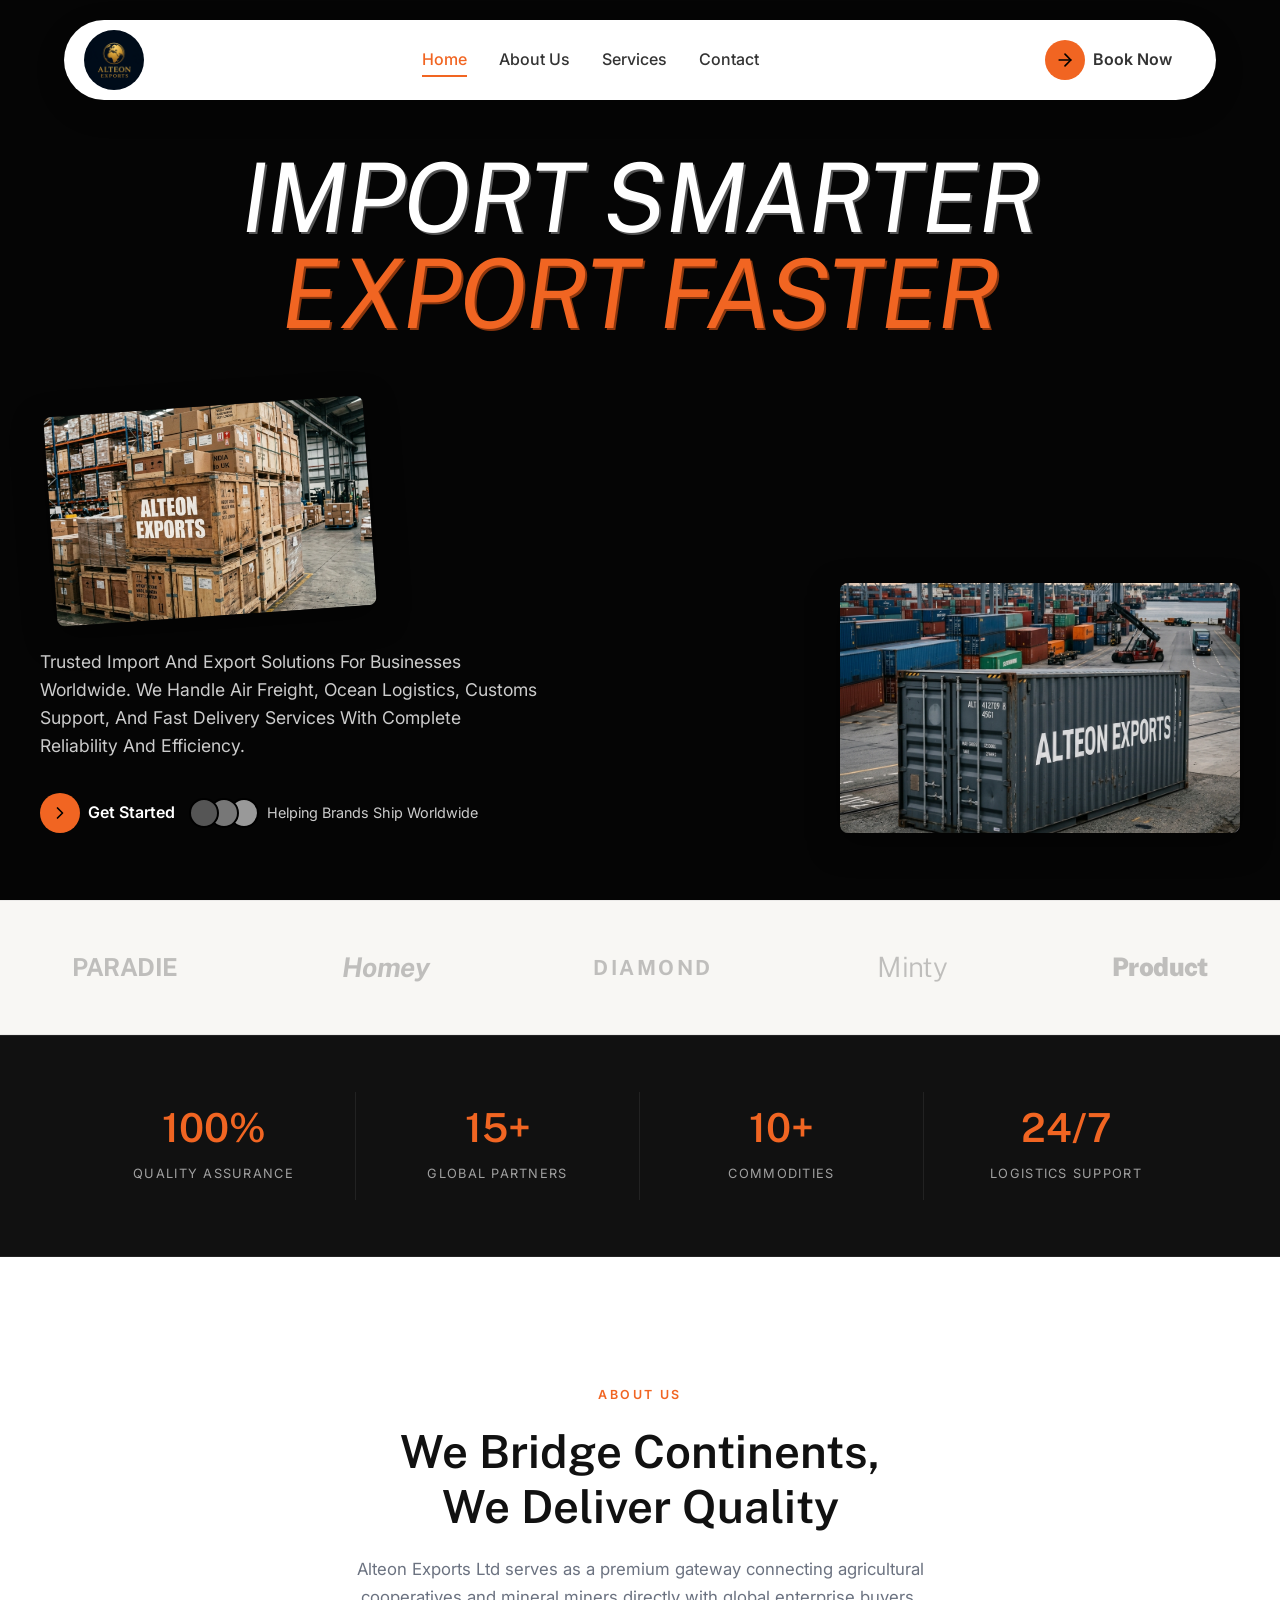
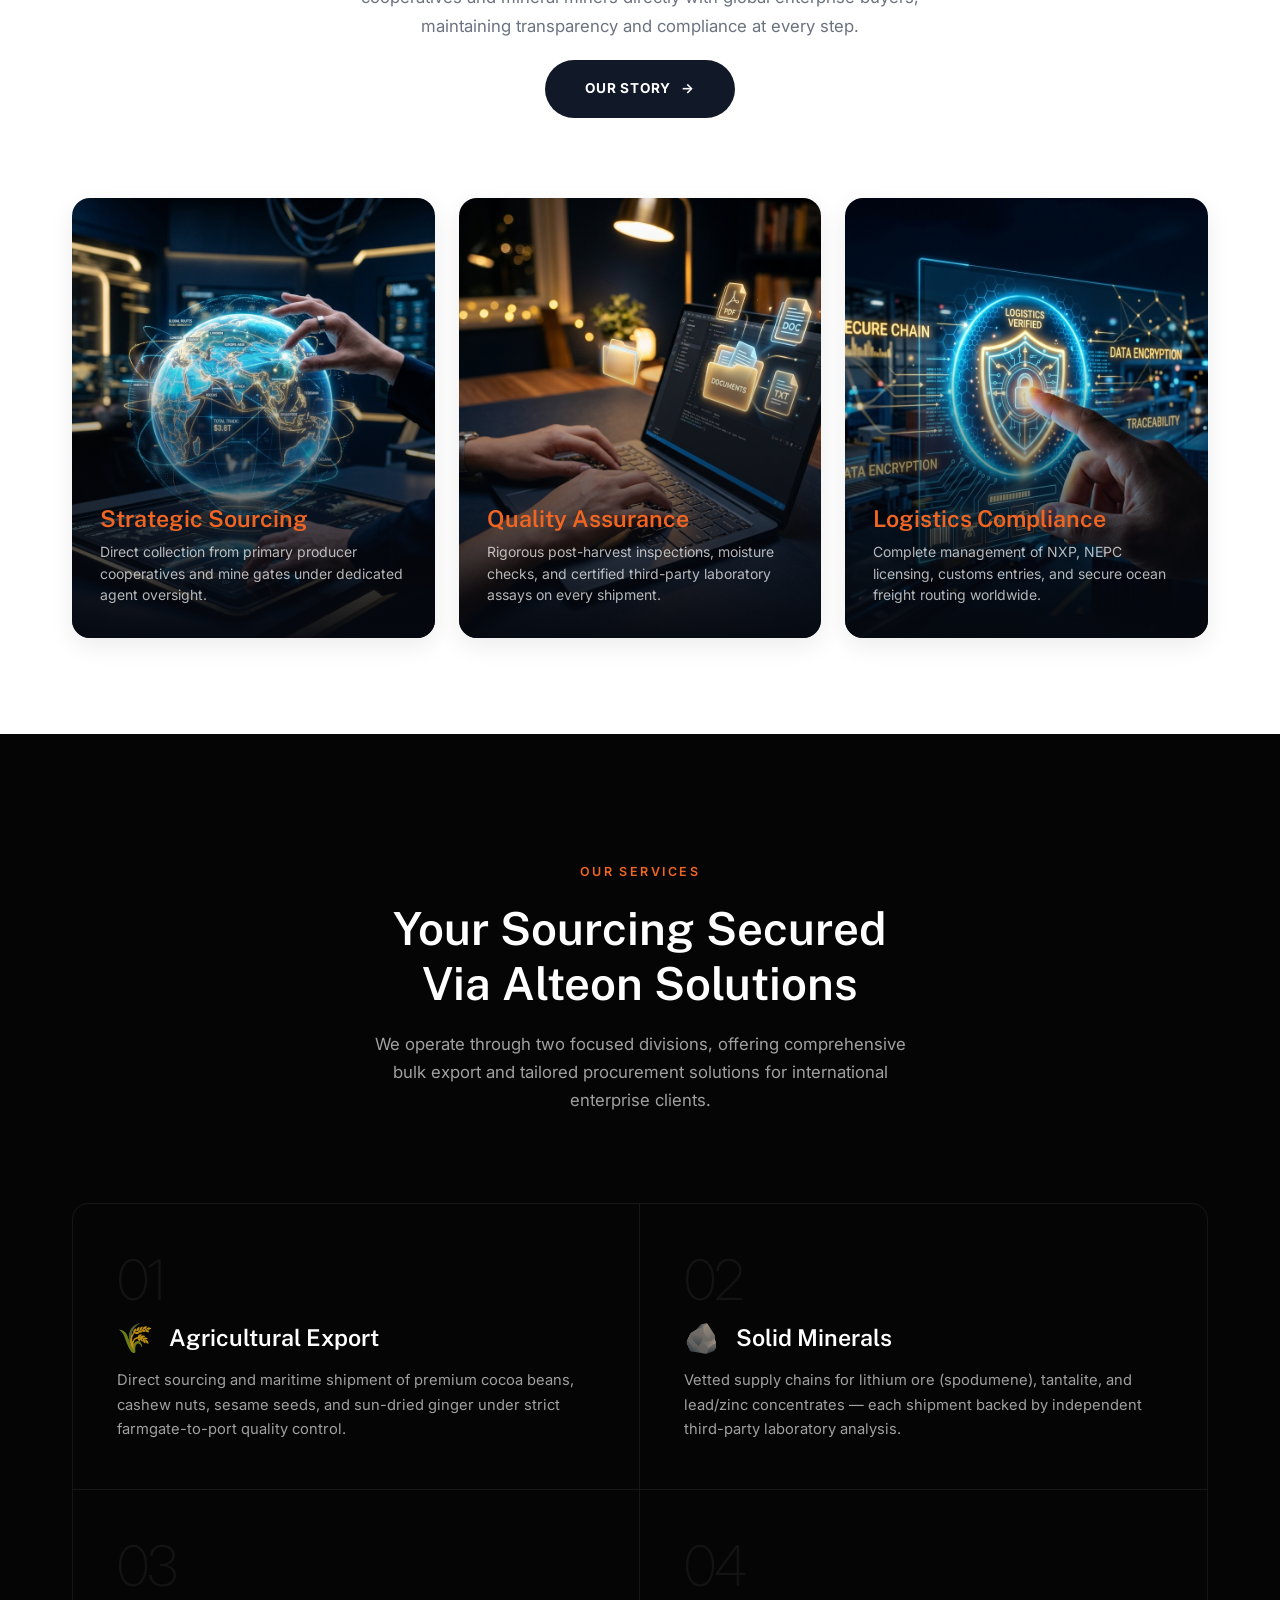
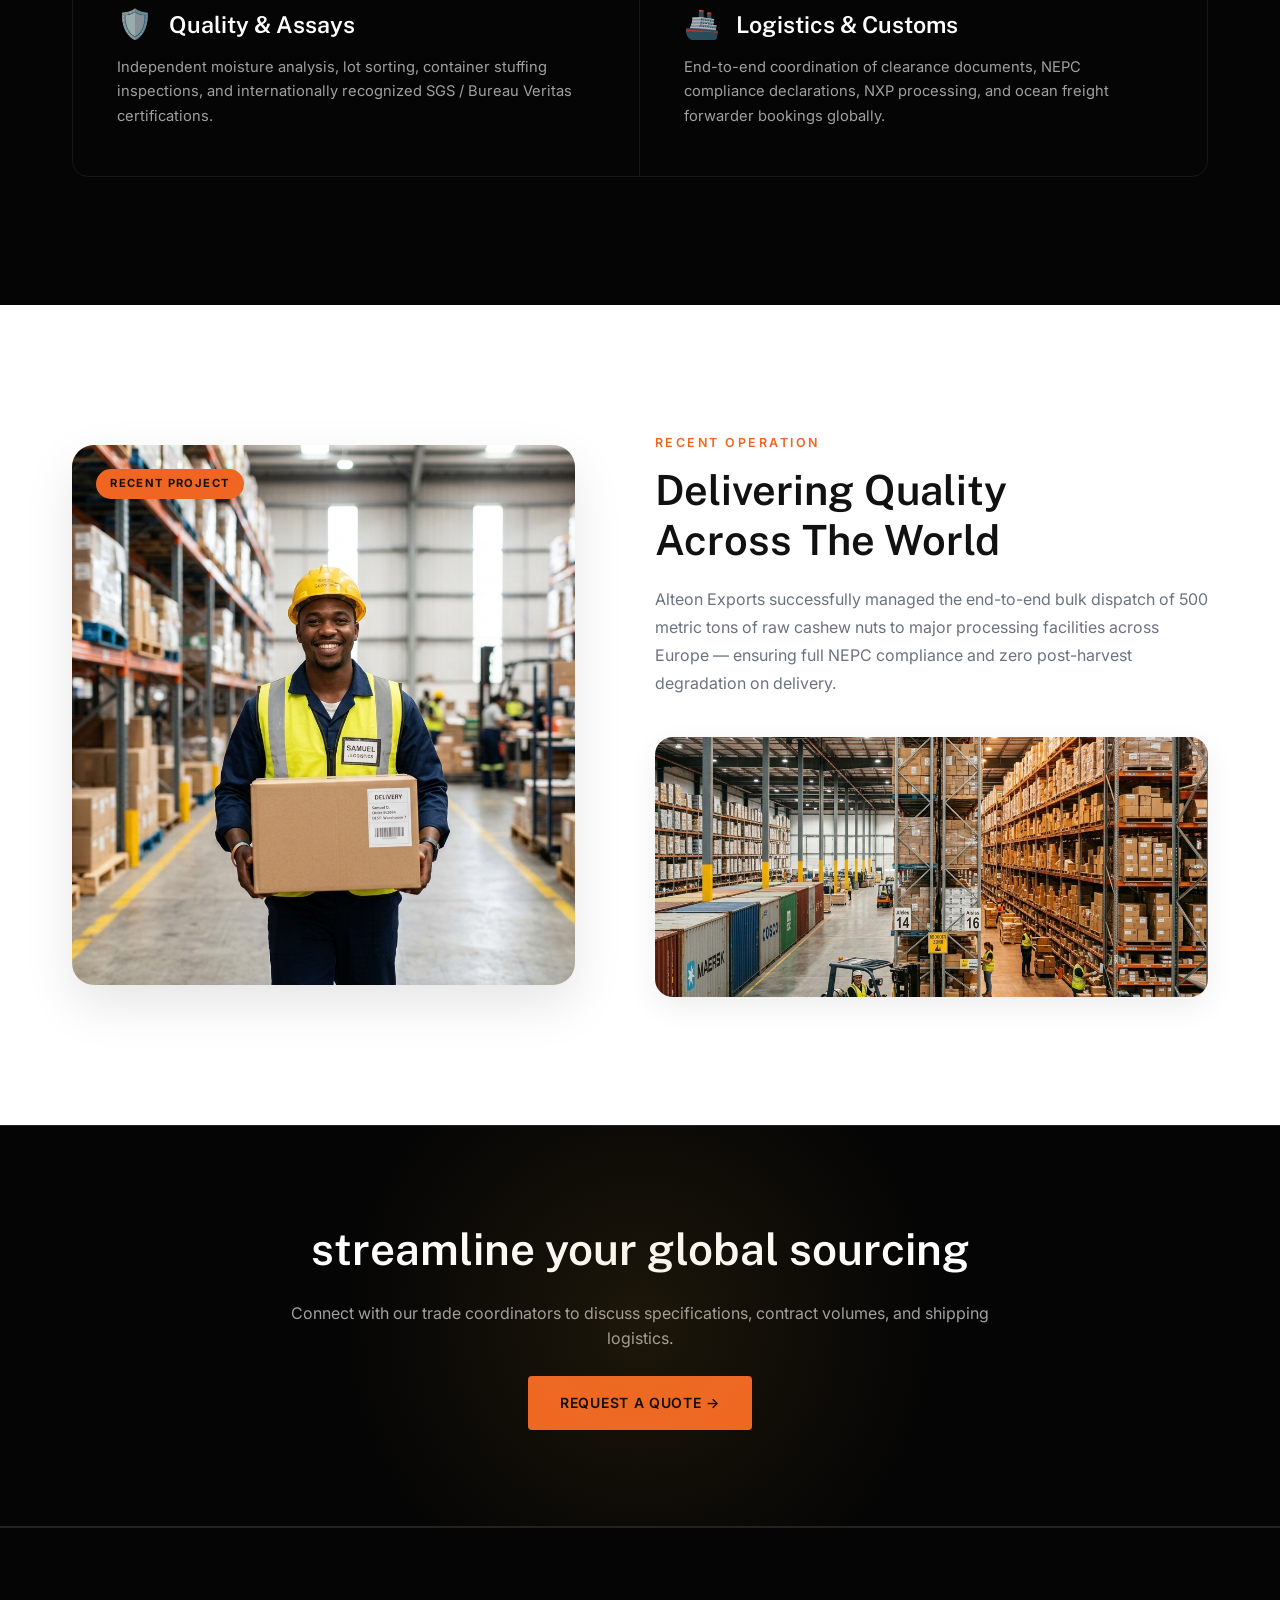
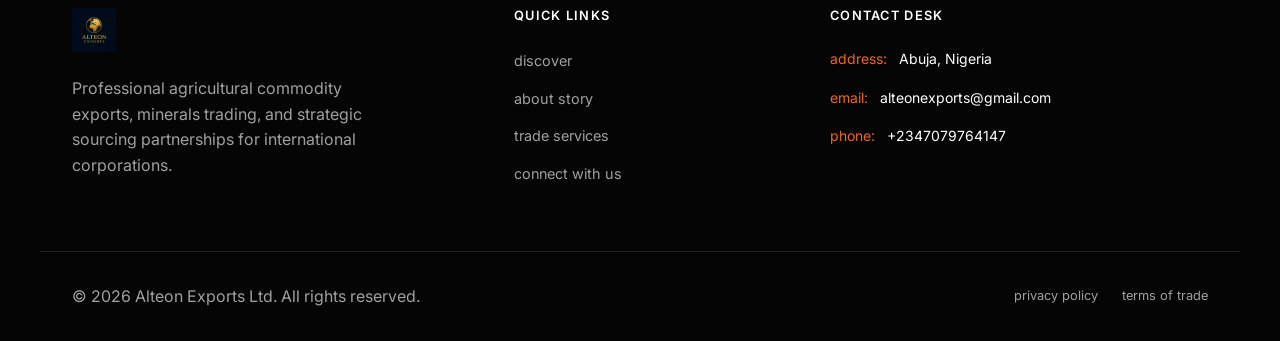
==== index.html @ 8d8aa2ef "Initial commit: Alteon Exports Ltd website with all bug fixes" ====
<!DOCTYPE html>
<html lang="en">

<head>
  <meta charset="UTF-8">
  <meta name="viewport" content="width=device-width, initial-scale=1.0">
  <title>Alteon Exports Ltd | Agricultural Commodities &amp; Minerals Trade</title>
  <meta name="description"
    content="Alteon Exports Ltd is a leading global procurement partner and exporter of high-quality raw agricultural materials and solid minerals from Nigeria.">

  <!-- Open Graph / Social Media Cards -->
  <meta property="og:title" content="Alteon Exports Ltd | Global Trade Partner">
  <meta property="og:description"
    content="Strategic global sourcing, manufacturer procurement, raw agricultural commodities, and solid mineral export solutions from Nigeria.">
  <meta property="og:type" content="website">
  <meta property="og:url" content="https://www.alteonexports.com/">
  <meta property="og:image" content="assets/logo.png">

  <!-- Style Sheets & Fonts -->
  <link rel="stylesheet" href="css/style.css">

  <!-- Schema.org Organization Data -->
  <script type="application/ld+json">
  {
    "@context": "https://schema.org",
    "@type": "Organization",
    "name": "Alteon Exports Ltd",
    "url": "https://www.alteonexports.com/",
    "logo": "https://www.alteonexports.com/assets/logo.png",
    "sameAs": [],
    "contactPoint": {
      "@type": "ContactPoint",
      "contactType": "Sales & Sourcing",
      "email": "info@alteonexports.com"
    }
  }
  </script>
</head>

<body>

  <!-- Accessible Skip Navigation Link -->
  <a href="#main-content" class="skip-link">Skip to main content</a>

  <!-- Header / Navigation Bar -->
  <header>
    <div class="container nav-wrapper">
      <a href="index.html" class="logo-container" aria-label="Alteon Exports Home">
        <img src="assets/logo.png" alt="Alteon Exports Ltd logo (Globe and Serif Typography)">
      </a>

      <nav aria-label="Main Navigation">
        <ul class="nav-list">
          <li><a href="index.html" class="nav-link active">Home</a></li>
          <li><a href="about.html" class="nav-link">About Us</a></li>
          <li><a href="services.html" class="nav-link">Services</a></li>
          <li><a href="contact.html" class="nav-link">Contact</a></li>
        </ul>
      </nav>

      <a href="contact.html" class="nav-cta">
        <div class="arrow-circle">
          <svg width="20" height="20" viewBox="0 0 24 24" fill="none" stroke="currentColor" stroke-width="2"
            stroke-linecap="round" stroke-linejoin="round">
            <line x1="5" y1="12" x2="19" y2="12"></line>
            <polyline points="12 5 19 12 12 19"></polyline>
          </svg>
        </div>
        Book Now
      </a>

      <button class="hamburger" aria-label="Toggle mobile menu" aria-controls="mobile-nav" aria-expanded="false">
        <span></span>
        <span></span>
        <span></span>
      </button>
    </div>
  </header>

  <!-- Mobile Slide-out Navigation Panel -->
  <div class="mobile-menu-backdrop" aria-hidden="true"></div>
  <nav id="mobile-nav" class="mobile-nav-panel" aria-label="Mobile Navigation">
    <ul class="mobile-nav-list">
      <li><a href="index.html" class="mobile-nav-link active">Home</a></li>
      <li><a href="about.html" class="mobile-nav-link">About Us</a></li>
      <li><a href="services.html" class="mobile-nav-link">Services</a></li>
      <li><a href="contact.html" class="mobile-nav-link">Contact</a></li>
    </ul>
    <a href="contact.html" class="btn btn-primary mobile-nav-cta">Get in Touch</a>
  </nav>

  <!-- Main Content Body -->
  <main id="main-content">

    <!-- Hero Section -->
    <section class="hero-new" aria-labelledby="hero-title">
      <div class="hero-container"
        style="display: flex; flex-direction: column; align-items: center; text-align: center; max-width: 1200px; margin: 0 auto; padding-top: 150px; position: relative; z-index: 2;">

        <h1 id="hero-title" class="hero-title"
          style="font-family: var(--font-heading); font-size: 6rem; line-height: 1; margin-bottom: 2rem; text-transform: uppercase;">
          <span style="color: #FFFFFF; text-shadow: 2px 2px 0 #555;">IMPORT SMARTER</span><br>
          <span style="color: var(--orange-primary); text-shadow: 2px 2px 0 #8a360e;">EXPORT FASTER</span>
        </h1>

        <div
          style="display: flex; justify-content: space-between; align-items: flex-end; width: 100%; text-align: left; margin-top: 2rem;">
          <div style="max-width: 500px; display: flex; flex-direction: column; gap: 1.5rem; align-items: flex-start;">
            <!-- Left floating container graphic (moved in-flow, above the text) -->
            <div class="import-image-wrapper"
              style="position: relative; width: 320px; height: 210px; border-radius: 8px; overflow: hidden; box-shadow: 0 10px 30px rgba(0,0,0,0.5); transform: rotate(-4deg); margin-left: 10px; margin-bottom: 0.5rem; z-index: 2;">
              <img src="assets/import_goods.png" alt="Import goods with Alteon Exports branding"
                style="width: 100%; height: 100%; object-fit: cover; transition: transform 0.3s ease;">
              <div class="import-overlay"
                style="position: absolute; top: 0; left: 0; width: 100%; height: 100%; background: rgba(0, 0, 0, 0.7); display: flex; align-items: center; justify-content: center; opacity: 0; transition: opacity 0.3s ease; font-family: var(--font-heading); font-size: 3rem; color: #fff;">
                IMPORT
              </div>
            </div>

            <div>
              <p style="font-size: 1.1rem; line-height: 1.6; color: #ccc; margin-bottom: 2rem;">
                Trusted Import And Export Solutions For Businesses Worldwide. We Handle Air Freight, Ocean Logistics,
                Customs Support, And Fast Delivery Services With Complete Reliability And Efficiency.
              </p>
              <div style="display: flex; align-items: center; gap: 1.5rem;">
                <a href="services.html"
                  style="display: flex; align-items: center; gap: 0.5rem; color: #fff; font-weight: 600; text-decoration: none;">
                  <div
                    style="width: 40px; height: 40px; border-radius: 50%; background-color: var(--orange-primary); display: flex; align-items: center; justify-content: center; color: #000;">
                    <svg width="20" height="20" viewBox="0 0 24 24" fill="none" stroke="currentColor" stroke-width="2"
                      stroke-linecap="round" stroke-linejoin="round">
                      <polyline points="9 18 15 12 9 6"></polyline>
                    </svg>
                  </div>
                  Get Started
                </a>
                <div style="display: flex; align-items: center; gap: 0.5rem; color: #ccc; font-size: 0.9rem;">
                  <!-- Placeholder for avatars -->
                  <div style="display: flex;">
                    <div
                      style="width: 30px; height: 30px; border-radius: 50%; background-color: #555; border: 2px solid #000; margin-left: -10px; z-index: 3;">
                    </div>
                    <div
                      style="width: 30px; height: 30px; border-radius: 50%; background-color: #777; border: 2px solid #000; margin-left: -10px; z-index: 2;">
                    </div>
                    <div
                      style="width: 30px; height: 30px; border-radius: 50%; background-color: #999; border: 2px solid #000; margin-left: -10px; z-index: 1;">
                    </div>
                  </div>
                  Helping Brands Ship Worldwide
                </div>
              </div>
            </div>
          </div>

          <div class="export-image-wrapper"
            style="position: relative; width: 400px; height: 250px; border-radius: 8px; overflow: hidden; box-shadow: 0 10px 30px rgba(0,0,0,0.5);">
            <img src="assets/export_container.png" alt="Export container with Alteon Exports branding"
              style="width: 100%; height: 100%; object-fit: cover; transition: transform 0.3s ease;">
            <div class="export-overlay"
              style="position: absolute; top: 0; left: 0; width: 100%; height: 100%; background: rgba(0, 0, 0, 0.7); display: flex; align-items: center; justify-content: center; opacity: 0; transition: opacity 0.3s ease; font-family: var(--font-heading); font-size: 4rem; color: #fff;">
              EXPORT
            </div>
          </div>
        </div>

      </div>
    </section>

    <!-- Partner Logos Bar -->
    <section class="partner-logos-bar" aria-label="Key Trade Partners">
      <div class="container logos-container">
        <span class="partner-logo">PARADIE</span>
        <span class="partner-logo">Homey</span>
        <span class="partner-logo">DIAMOND</span>
        <span class="partner-logo">Minty</span>
        <span class="partner-logo">Product</span>
      </div>
    </section>

    <!-- Stats Strip -->
    <section class="stats-strip-new" aria-label="Key Performance Statistics">
      <div class="container">
        <div class="stat-grid">
          <div class="stat-item">
            <span class="stat-number">100%</span>
            <span class="stat-label">Quality Assurance</span>
          </div>
          <div class="stat-item">
            <span class="stat-number">15+</span>
            <span class="stat-label">Global Partners</span>
          </div>
          <div class="stat-item">
            <span class="stat-number">10+</span>
            <span class="stat-label">Commodities</span>
          </div>
          <div class="stat-item">
            <span class="stat-number">24/7</span>
            <span class="stat-label">Logistics Support</span>
          </div>
        </div>
      </div>
    </section>

    <!-- About Section -->
    <section class="about-section-new" aria-labelledby="about-heading">
      <div class="container">
        <div class="about-header-new">
          <span class="section-label-new">About us</span>
          <h2 id="about-heading" class="about-title-new">We Bridge Continents,<br>We Deliver Quality</h2>
          <p class="about-desc-new">
            Alteon Exports Ltd serves as a premium gateway connecting agricultural cooperatives and mineral miners
            directly with global enterprise buyers, maintaining transparency and compliance at every step.
          </p>
          <a href="about.html" class="btn-dark-pill">Our Story <span class="arrow">&rarr;</span></a>
        </div>

        <div class="about-cards-grid">
          <div class="about-card">
            <img src="assets/about_globe.png" alt="Strategic Sourcing visualization">
            <div class="about-card-overlay">
              <h3 class="about-card-title">Strategic Sourcing</h3>
              <p class="about-card-desc">Direct collection from primary producer cooperatives and mine gates under
                dedicated agent oversight.</p>
            </div>
          </div>

          <div class="about-card">
            <img src="assets/about_laptop.png" alt="Quality Assurance visualization">
            <div class="about-card-overlay">
              <h3 class="about-card-title">Quality Assurance</h3>
              <p class="about-card-desc">Rigorous post-harvest inspections, moisture checks, and certified third-party
                laboratory assays on every shipment.</p>
            </div>
          </div>

          <div class="about-card">
            <img src="assets/about_shield.png" alt="Logistics Compliance visualization">
            <div class="about-card-overlay">
              <h3 class="about-card-title">Logistics Compliance</h3>
              <p class="about-card-desc">Complete management of NXP, NEPC licensing, customs entries, and secure ocean
                freight routing worldwide.</p>
            </div>
          </div>
        </div>
      </div>
    </section>

    <!-- Services Section -->
    <section class="services-section-new" aria-labelledby="services-heading">
      <div class="container">
        <div class="services-header-new">
          <span class="section-label-new">our services</span>
          <h2 id="services-heading" class="services-title-new">Your Sourcing Secured<br>Via Alteon Solutions</h2>
          <p class="services-subtitle-new">
            We operate through two focused divisions, offering comprehensive bulk export and tailored procurement
            solutions for international enterprise clients.
          </p>
        </div>

        <div class="services-grid-new">
          <div class="service-card-new">
            <span class="service-card-new-num">01</span>
            <div class="service-card-new-header">
              <span class="service-card-new-icon">🌾</span>
              <h3 class="service-card-new-title">Agricultural Export</h3>
            </div>
            <p class="service-card-new-desc">
              Direct sourcing and maritime shipment of premium cocoa beans, cashew nuts, sesame seeds, and sun-dried
              ginger under strict farmgate-to-port quality control.
            </p>
          </div>

          <div class="service-card-new">
            <span class="service-card-new-num">02</span>
            <div class="service-card-new-header">
              <span class="service-card-new-icon">🪨</span>
              <h3 class="service-card-new-title">Solid Minerals</h3>
            </div>
            <p class="service-card-new-desc">
              Vetted supply chains for lithium ore (spodumene), tantalite, and lead/zinc concentrates — each shipment
              backed by independent third-party laboratory analysis.
            </p>
          </div>

          <div class="service-card-new">
            <span class="service-card-new-num">03</span>
            <div class="service-card-new-header">
              <span class="service-card-new-icon">🛡️</span>
              <h3 class="service-card-new-title">Quality &amp; Assays</h3>
            </div>
            <p class="service-card-new-desc">
              Independent moisture analysis, lot sorting, container stuffing inspections, and internationally recognized
              SGS / Bureau Veritas certifications.
            </p>
          </div>

          <div class="service-card-new">
            <span class="service-card-new-num">04</span>
            <div class="service-card-new-header">
              <span class="service-card-new-icon">🚢</span>
              <h3 class="service-card-new-title">Logistics &amp; Customs</h3>
            </div>
            <p class="service-card-new-desc">
              End-to-end coordination of clearance documents, NEPC compliance declarations, NXP processing, and ocean
              freight forwarder bookings globally.
            </p>
          </div>
        </div>
      </div>
    </section>

    <!-- Recent Operations Section -->
    <section class="recent-project-section" aria-labelledby="project-heading">
      <div class="container recent-project-grid">
        <div class="recent-project-img-left">
          <img src="assets/worker_cargo.png" alt="Logistics handler carrying a delivery package">
        </div>
        <div class="recent-project-content-right">
          <div class="project-header">
            <span class="section-label-new">Recent Operation</span>
            <h2 id="project-heading" class="project-title-new">Delivering Quality<br>Across The World</h2>
            <p class="recent-project-desc">
              Alteon Exports successfully managed the end-to-end bulk dispatch of 500 metric tons of raw cashew nuts to
              major processing facilities across Europe — ensuring full NEPC compliance and zero post-harvest
              degradation on delivery.
            </p>
          </div>
          <div class="recent-project-img-sub">
            <img src="assets/warehouse_interior.png" alt="Modern logistics warehouse interior with shelves">
          </div>
        </div>
      </div>
    </section>

    <!-- CTA Banner -->
    <section class="section-padding cta-banner-section" aria-labelledby="cta-home-heading">
      <div class="container">
        <div class="cta-banner-content">
          <h2 id="cta-home-heading" class="cta-banner-title">streamline your global sourcing</h2>
          <p>Connect with our trade coordinators to discuss specifications, contract volumes, and shipping logistics.
          </p>
          <a href="contact.html" class="btn btn-primary">Request a Quote &rarr;</a>
        </div>
      </div>
    </section>

  </main>

  <!-- Footer -->
  <footer>
    <div class="container footer-grid">
      <div class="footer-brand">
        <img src="assets/logo.png" alt="Alteon Exports Ltd Logo">
        <p class="footer-desc">Professional agricultural commodity exports, minerals trading, and strategic sourcing
          partnerships for international corporations.</p>
      </div>

      <div>
        <h3 class="footer-heading">quick links</h3>
        <ul class="footer-links">
          <li><a href="index.html">discover</a></li>
          <li><a href="about.html">about story</a></li>
          <li><a href="services.html">trade services</a></li>
          <li><a href="contact.html">connect with us</a></li>
        </ul>
      </div>

      <div>
        <h3 class="footer-heading">contact desk</h3>
        <ul class="footer-contact-list">
          <li class="footer-contact-item">
            <span>address:</span>
            <span>Abuja, Nigeria</span>
          </li>
          <li class="footer-contact-item">
            <span>email:</span>
            <a href="mailto:alteonexports@gmail.com">alteonexports@gmail.com</a>
          </li>
          <li class="footer-contact-item">
            <span>phone:</span>
            <a href="tel:+2347079764147">+2347079764147</a>
          </li>
        </ul>
      </div>
    </div>

    <div class="container footer-bottom">
      <p>&copy; 2026 Alteon Exports Ltd. All rights reserved.</p>
      <div class="footer-legal-links">
        <a href="#">privacy policy</a>
        <a href="#">terms of trade</a>
      </div>
    </div>
  </footer>

  <script src="js/script.js"></script>
</body>

</html>
---- css/style.css ----
@import url('https://fonts.googleapis.com/css2?family=Inter:wght@300;400;500;600;700&family=Public+Sans:wght@300;400;500;600;700;800;900&display=swap');

/* ==========================================================================
   CSS CUSTOM PROPERTIES (DESIGN SYSTEM TOKENS)
   ========================================================================== */
:root {
  /* Color Palette */
  --bg-primary: #050505;
  --bg-secondary: #0A0A0A;
  --bg-raised: #111111;
  --bg-overlay: rgba(5, 5, 5, 0.95);
  --bg-white: #FFFFFF;
  
  --orange-primary: #F16522;
  --orange-hover: #D95418;
  
  --border-divider: #222222;
  --border-focus: #F16522;
  
  --text-primary: #FFFFFF;
  --text-muted: #A0A0A0;
  --text-dark: #000000;
  
  /* Fonts */
  --font-heading: 'Impact', 'Public Sans', sans-serif;
  --font-sans: 'Inter', 'Public Sans', sans-serif;
  
  /* Layout */
  --max-width: 1200px;
  --transition-smooth: all 0.3s cubic-bezier(0.4, 0, 0.2, 1);
  --transition-fast: all 0.15s ease;
  
  /* Focus outlines */
  --focus-outline: 2px solid var(--border-focus);

  /* Navy section backgrounds (inner pages) */
  --bg-navy-dark: #080c14;
  --bg-navy-raised: #0e1420;

  /* Accent colours (About / Services pages) */
  --gold-accent: #c9962e;
  --copper-accent: #b86b3a;
}

/* ==========================================================================
   RESET & BASE STYLES
   ========================================================================== */
*, *::before, *::after {
  box-sizing: border-box;
  margin: 0;
  padding: 0;
}

html {
  font-size: 16px;
  scroll-behavior: smooth;
  background-color: var(--bg-primary);
  color: var(--text-primary);
  font-family: var(--font-sans);
  line-height: 1.6;
  -webkit-font-smoothing: antialiased;
}

body {
  min-height: 100vh;
  display: flex;
  flex-direction: column;
}

/* Typography styles */
h1, h2, h3, h4, h5, h6 {
  font-family: var(--font-heading);
  font-weight: 600;
  color: var(--text-primary);
  line-height: 1.25;
}

p {
  font-family: var(--font-sans);
  font-size: 1rem;
  color: var(--text-muted);
}

a {
  color: inherit;
  text-decoration: none;
  transition: var(--transition-fast);
}

button, input, select, textarea {
  font-family: inherit;
  font-size: inherit;
  color: inherit;
  background: none;
  border: none;
}

img {
  max-width: 100%;
  height: auto;
  display: block;
}

/* Accessibility: Skip-to-content link */
.skip-link {
  position: absolute;
  top: -100px;
  left: 0;
  background: var(--orange-primary);
  color: var(--text-dark);
  padding: 0.75rem 1.5rem;
  z-index: 10000;
  font-weight: 600;
  font-family: var(--font-sans);
  border-radius: 0 0 4px 0;
  transition: top 0.2s ease;
}

.skip-link:focus {
  top: 0;
  outline: var(--focus-outline);
}

/* Accessibility: Keyboard Focus Outlines */
a:focus-visible, 
button:focus-visible, 
input:focus-visible, 
select:focus-visible, 
textarea:focus-visible {
  outline: var(--focus-outline);
  outline-offset: 4px;
}

/* Utility Layout classes */
.container {
  width: 100%;
  max-width: var(--max-width);
  margin: 0 auto;
  padding: 0 2rem;
}

.section-padding {
  padding: 6rem 0;
}

/* ==========================================================================
   HEADER & NAVIGATION
   ========================================================================== */
header {
  position: fixed;
  top: 20px;
  left: 50%;
  transform: translateX(-50%);
  width: 90%;
  max-width: 1200px;
  z-index: 1000;
  background-color: var(--bg-white);
  border-radius: 50px;
  transition: var(--transition-smooth);
  box-shadow: 0 10px 30px rgba(0,0,0,0.2);
}

header.scrolled {
  top: 10px;
  width: 95%;
  background-color: var(--bg-white);
  box-shadow: 0 10px 30px rgba(0,0,0,0.5);
}

.nav-wrapper {
  display: flex;
  justify-content: space-between;
  align-items: center;
  height: 80px;
  padding: 0 20px;
  transition: var(--transition-smooth);
}

header.scrolled .nav-wrapper {
  height: 70px;
}

/* Logo layout */
.logo-container {
  display: flex;
  align-items: center;
  gap: 0.75rem;
}

.logo-container img {
  height: 60px;
  width: auto;
  object-fit: contain;
  border-radius: 50%;
}

/* Navigation items */
.nav-menu {
  display: flex;
  align-items: center;
  gap: 2.5rem;
}

.nav-list {
  display: flex;
  list-style: none;
  gap: 2rem;
}

.nav-link {
  font-family: var(--font-sans);
  text-transform: capitalize;
  font-weight: 500;
  font-size: 1rem;
  color: #333;
  position: relative;
  padding: 0.5rem 0;
}

.nav-link:hover, .nav-link.active {
  color: var(--orange-primary);
}

.nav-link::after {
  content: '';
  position: absolute;
  bottom: 0;
  left: 0;
  width: 0;
  height: 2px;
  background: var(--orange-primary);
  transition: var(--transition-smooth);
}

.nav-link:hover::after, .nav-link.active::after {
  width: 100%;
}

/* Header CTAs */
.nav-cta {
  display: inline-flex;
  align-items: center;
  gap: 0.5rem;
  padding: 0.5rem 1.5rem 0.5rem 0.5rem;
  border-radius: 50px;
  border: none;
  font-family: var(--font-sans);
  font-size: 1rem;
  font-weight: 600;
  color: #333;
  background: transparent;
  cursor: pointer;
  transition: var(--transition-smooth);
}

.nav-cta .arrow-circle {
  width: 40px;
  height: 40px;
  border-radius: 50%;
  background-color: var(--orange-primary);
  display: flex;
  align-items: center;
  justify-content: center;
  color: #000;
}

.nav-cta:hover {
  color: var(--orange-primary);
}

.nav-icons-wrapper {
  display: none;
}

.hamburger {
  display: none;
}

/* ==========================================================================
   HERO / BANNER SECTIONS
   ========================================================================== */
.hero {
  position: relative;
  min-height: 100vh;
  display: flex;
  align-items: center;
  padding-top: 100px;
  overflow: hidden;
  background: radial-gradient(circle at 80% 20%, #152238 0%, var(--bg-primary) 70%);
}

.hero-map-overlay {
  position: absolute;
  top: 0;
  left: 0;
  width: 100%;
  height: 100%;
  z-index: 1;
  opacity: 0.15;
  pointer-events: none;
}

.hero .container {
  position: relative;
  z-index: 2;
  display: grid;
  grid-template-columns: 1fr 1fr;
  align-items: center;
  gap: 4rem;
}

.hero-centered .container {
  grid-template-columns: 1fr;
  justify-items: center;
}

.hero-content {
  display: flex;
  flex-direction: column;
  align-items: center;
  text-align: center;
}

.hero-subtitle {
  font-family: var(--font-sans);
  font-size: 0.875rem;
  letter-spacing: 0.15em;
  color: var(--orange-primary);
  text-transform: uppercase;
  margin-bottom: 1rem;
}

.hero-title {
  font-size: clamp(2.5rem, 5vw, 3.75rem);
  font-weight: 400;
  letter-spacing: -0.02em;
  line-height: 1.1;
  margin-bottom: 1.5rem;
  text-transform: lowercase;
  text-align: center;
}

.hero-title span {
  font-style: italic;
  font-family: var(--font-heading);
}

.hero-description {
  font-size: 1.125rem;
  line-height: 1.6;
  margin-bottom: 2.5rem;
  max-width: 500px;
  text-align: center;
}

.hero-actions {
  display: flex;
  gap: 1rem;
  align-items: center;
}

/* Buttons */
.btn {
  display: inline-flex;
  align-items: center;
  padding: 1rem 2rem;
  border-radius: 4px;
  font-family: var(--font-sans);
  font-weight: 600;
  font-size: 0.875rem;
  letter-spacing: 0.05em;
  text-transform: uppercase;
  transition: var(--transition-smooth);
  cursor: pointer;
}

.btn-primary {
  background: var(--orange-primary);
  color: var(--text-dark);
}

.btn-primary:hover {
  transform: translateY(-2px);
  box-shadow: 0 4px 20px rgba(201, 150, 46, 0.3);
}

.btn-secondary {
  border: 1px solid var(--border-divider);
  color: var(--text-primary);
  background: transparent;
}

.btn-secondary:hover {
  border-color: var(--orange-primary);
  color: var(--orange-primary);
  transform: translateY(-2px);
}

/* ==========================================================================
   SIGNATURE MANIFEST COMPONENT
   ========================================================================== */
.manifest-visualizer {
  position: relative;
  z-index: 2;
  background-color: var(--bg-raised);
  border: 1px solid var(--border-divider);
  border-radius: 8px;
  overflow: hidden;
  box-shadow: 0 20px 40px rgba(0,0,0,0.5);
  max-width: 560px;
  margin-left: auto;
}

.manifest-header {
  background-color: rgba(10, 14, 20, 0.4);
  padding: 1rem 1.5rem;
  border-bottom: 1px solid var(--border-divider);
  display: flex;
  justify-content: space-between;
  align-items: center;
}

.manifest-title {
  font-family: var(--font-sans);
  font-size: 0.8rem;
  letter-spacing: 0.1em;
  color: var(--orange-primary);
  text-transform: uppercase;
  display: flex;
  align-items: center;
  gap: 0.5rem;
}

.manifest-title::before {
  content: '';
  display: inline-block;
  width: 8px;
  height: 8px;
  background-color: #27ae60;
  border-radius: 50%;
  box-shadow: 0 0 8px #27ae60;
}

.manifest-meta {
  font-family: var(--font-sans);
  font-size: 0.75rem;
  color: var(--text-muted);
}

.manifest-grid {
  display: grid;
  grid-template-columns: 1.5fr 1fr 1fr 1fr;
  padding: 0.75rem 1.5rem;
  border-bottom: 1px solid rgba(42, 46, 40, 0.5);
  font-family: var(--font-sans);
  font-size: 0.7rem;
  letter-spacing: 0.05em;
  color: var(--text-muted);
  text-transform: uppercase;
}

.manifest-body {
  max-height: 280px;
  overflow-y: hidden;
  position: relative;
}

.manifest-row {
  display: grid;
  grid-template-columns: 1.5fr 1fr 1fr 1fr;
  padding: 1.1rem 1.5rem;
  border-bottom: 1px solid var(--border-divider);
  font-family: var(--font-sans);
  font-size: 0.775rem;
  transition: var(--transition-smooth);
}

.manifest-row:hover {
  background-color: rgba(201, 150, 46, 0.05);
}

.manifest-row .commodity-name {
  color: var(--text-primary);
  font-weight: 500;
}

.manifest-row .hs-code {
  color: var(--text-muted);
}

.manifest-row .origin-dest {
  color: var(--text-muted);
}

.manifest-row .status-label {
  justify-self: start;
  font-weight: 600;
  padding: 0.15rem 0.4rem;
  border-radius: 3px;
  font-size: 0.65rem;
}

.status-transit {
  color: var(--orange-primary);
  background-color: rgba(232, 196, 104, 0.1);
  border: 1px solid rgba(232, 196, 104, 0.2);
}

.status-cleared {
  color: #27ae60;
  background-color: rgba(39, 174, 96, 0.1);
  border: 1px solid rgba(39, 174, 96, 0.2);
}

.status-loading {
  color: #3498db;
  background-color: rgba(52, 152, 219, 0.1);
  border: 1px solid rgba(52, 152, 219, 0.2);
}

/* ==========================================================================
   STAT STRIP
   ========================================================================== */
.stat-strip {
  background-color: var(--bg-raised);
  border-top: 1px solid var(--border-divider);
  border-bottom: 1px solid var(--border-divider);
  padding: 3rem 0;
}

.stat-grid {
  display: grid;
  grid-template-columns: repeat(4, 1fr);
  gap: 2rem;
  text-align: center;
}

.stat-item {
  display: flex;
  flex-direction: column;
  gap: 0.5rem;
}

.stat-number {
  font-family: var(--font-sans);
  font-size: clamp(2rem, 4vw, 3rem);
  font-weight: 700;
  background: var(--orange-primary);
  -webkit-background-clip: text;
  -webkit-text-fill-color: transparent;
}

.stat-label {
  font-family: var(--font-sans);
  font-size: 0.8rem;
  text-transform: uppercase;
  letter-spacing: 0.1em;
  color: var(--text-muted);
}

/* ==========================================================================
   TWO-DIVISION CARDS SECTION
   ========================================================================== */
.divisions-section {
  background-color: var(--bg-primary);
}

.section-header {
  text-align: center;
  max-width: 650px;
  margin: 0 auto 4rem auto;
}

.section-label {
  font-family: var(--font-sans);
  font-size: 0.8rem;
  color: var(--orange-primary);
  text-transform: uppercase;
  letter-spacing: 0.1em;
  margin-bottom: 0.75rem;
  display: block;
}

.section-title {
  font-size: clamp(2rem, 3.5vw, 2.75rem);
  margin-bottom: 1rem;
}

.divisions-grid {
  display: grid;
  grid-template-columns: 1fr 1fr;
  gap: 2.5rem;
}

.division-card {
  background-color: var(--bg-raised);
  border: 1px solid var(--border-divider);
  border-radius: 8px;
  padding: 3rem;
  position: relative;
  display: flex;
  flex-direction: column;
  transition: var(--transition-smooth);
}

.division-card::before {
  content: '';
  position: absolute;
  top: 0;
  left: 0;
  width: 100%;
  height: 4px;
  border-radius: 8px 8px 0 0;
}

.division-export::before {
  background: var(--orange-primary);
}

.division-procurement::before {
  background: var(--orange-primary);
}

.division-card:hover {
  transform: translateY(-5px);
  border-color: rgba(232, 196, 104, 0.2);
}

.division-icon {
  font-size: 2.5rem;
  margin-bottom: 1.5rem;
}

.division-title {
  font-size: 1.75rem;
  margin-bottom: 1.25rem;
}

.division-desc {
  margin-bottom: 2rem;
  flex-grow: 1;
}

.division-list {
  list-style: none;
  margin-bottom: 2.5rem;
  display: flex;
  flex-direction: column;
  gap: 0.75rem;
}

.division-list li {
  font-family: var(--font-sans);
  font-size: 0.95rem;
  color: var(--text-primary);
  display: flex;
  align-items: center;
  gap: 0.75rem;
}

.division-list li::before {
  content: '→';
  color: var(--orange-primary);
  font-weight: bold;
}

.division-export .division-list li::before {
  color: var(--orange-primary);
}

.division-btn {
  align-self: flex-start;
}

/* ==========================================================================
   WHY ALTEON SECTION
   ========================================================================== */
.why-alteon {
  background-color: var(--bg-raised);
  border-top: 1px solid var(--border-divider);
  border-bottom: 1px solid var(--border-divider);
}

.why-grid {
  display: grid;
  grid-template-columns: repeat(3, 1fr);
  gap: 2rem;
}

.why-card {
  background-color: var(--bg-primary);
  border: 1px solid var(--border-divider);
  border-radius: 6px;
  padding: 2.5rem;
  transition: var(--transition-smooth);
}

.why-card:hover {
  border-color: var(--border-focus);
}

.why-num {
  font-family: var(--font-sans);
  font-size: 0.875rem;
  color: var(--orange-primary);
  display: block;
  margin-bottom: 1rem;
}

.why-card-title {
  font-size: 1.35rem;
  margin-bottom: 1rem;
}

/* ==========================================================================
   PROCESS ROADMAP (SERVICES PAGE)
   ========================================================================== */
.process-section {
  background-color: var(--bg-raised);
  border-top: 1px solid var(--border-divider);
  border-bottom: 1px solid var(--border-divider);
}

.process-timeline {
  display: flex;
  flex-direction: column;
  gap: 2rem;
  position: relative;
  max-width: 800px;
  margin: 0 auto;
}

.process-timeline::before {
  content: '';
  position: absolute;
  top: 0;
  left: 30px;
  width: 2px;
  height: 100%;
  background-color: var(--border-divider);
}

.process-step {
  display: flex;
  gap: 2.5rem;
  position: relative;
}

.process-badge {
  width: 62px;
  height: 62px;
  border-radius: 50%;
  background-color: var(--bg-primary);
  border: 2px solid var(--border-divider);
  display: flex;
  align-items: center;
  justify-content: center;
  font-family: var(--font-sans);
  font-size: 1.125rem;
  font-weight: bold;
  color: var(--orange-primary);
  z-index: 2;
  flex-shrink: 0;
}

.process-step:hover .process-badge {
  border-color: var(--orange-primary);
  box-shadow: 0 0 15px rgba(232, 196, 104, 0.2);
}

.process-content {
  padding-top: 0.75rem;
}

.process-title {
  font-size: 1.5rem;
  margin-bottom: 0.5rem;
}

/* ==========================================================================
   ABOUT STORY SECTION
   ========================================================================== */
.story-grid {
  display: grid;
  grid-template-columns: 1.2fr 0.8fr;
  gap: 4rem;
  align-items: center;
}

.story-lead {
  font-size: 1.25rem;
  color: var(--text-primary);
  margin-bottom: 1.5rem;
  font-family: var(--font-heading);
}

.story-body p {
  margin-bottom: 1.5rem;
}

.story-card-visual {
  background-color: var(--bg-raised);
  border: 1px solid var(--border-divider);
  border-radius: 8px;
  padding: 3rem;
  text-align: center;
  position: relative;
}

.story-badge-globe {
  font-size: 4rem;
  color: var(--orange-primary);
  margin-bottom: 1rem;
}

/* ==========================================================================
   MISSION / VISION CARDS
   ========================================================================== */
.mission-grid {
  display: grid;
  grid-template-columns: 1fr 1fr;
  gap: 2.5rem;
}

.mission-card {
  background-color: var(--bg-raised);
  border: 1px solid var(--border-divider);
  border-radius: 8px;
  padding: 3rem;
  position: relative;
}

/* ==========================================================================
   CONTACT FORM & LAYOUT
   ========================================================================== */
.contact-grid {
  display: grid;
  grid-template-columns: 1.2fr 0.8fr;
  gap: 4rem;
}

.contact-card-info {
  background-color: var(--bg-raised);
  border: 1px solid var(--border-divider);
  border-radius: 8px;
  padding: 3rem;
}

.contact-info-list {
  display: flex;
  flex-direction: column;
  gap: 2.5rem;
  margin-top: 2rem;
}

.info-item {
  display: flex;
  gap: 1.25rem;
}

.info-icon {
  font-size: 1.5rem;
  color: var(--orange-primary);
  line-height: 1;
}

.info-content h3 {
  font-size: 1rem;
  text-transform: uppercase;
  letter-spacing: 0.1em;
  margin-bottom: 0.5rem;
  color: var(--text-primary);
  font-family: var(--font-sans);
}

.info-content p, .info-content a {
  font-family: var(--font-sans);
  font-size: 0.9rem;
}

.info-content a:hover {
  color: var(--orange-primary);
}

.contact-form-container {
  background-color: var(--bg-raised);
  border: 1px solid var(--border-divider);
  border-radius: 8px;
  padding: 3rem;
}

.contact-form {
  display: flex;
  flex-direction: column;
  gap: 1.5rem;
}

.form-row-split {
  display: grid;
  grid-template-columns: 1fr 1fr;
  gap: 1.5rem;
}

.form-group {
  display: flex;
  flex-direction: column;
  gap: 0.5rem;
}

.form-group label {
  font-family: var(--font-sans);
  font-size: 0.775rem;
  text-transform: uppercase;
  letter-spacing: 0.1em;
  color: var(--text-muted);
}

.form-group input, 
.form-group select, 
.form-group textarea {
  background-color: var(--bg-primary);
  border: 1px solid var(--border-divider);
  border-radius: 4px;
  padding: 0.85rem 1rem;
  color: var(--text-primary);
  font-family: var(--font-sans);
  transition: var(--transition-fast);
  width: 100%;
}

.form-group input:focus, 
.form-group select:focus, 
.form-group textarea:focus {
  outline: none;
  border-color: var(--border-focus);
  box-shadow: 0 0 10px rgba(232, 196, 104, 0.1);
}

.form-group textarea {
  resize: vertical;
  min-height: 120px;
}

.form-group select {
  appearance: none;
  background-image: url("data:image/svg+xml;charset=utf-8,%3Csvg xmlns='http://www.w3.org/2000/svg' viewBox='0 0 24 24' fill='none' stroke='%239A9F97' stroke-width='2' stroke-linecap='round' stroke-linejoin='round'%3E%3Cpath d='m6 9 6 6 6-6'/%3E%3C/svg%3E");
  background-repeat: no-repeat;
  background-position: right 1rem center;
  background-size: 1.25rem;
  padding-right: 2.5rem;
}

/* Form Validation elements */
.form-error {
  font-family: var(--font-sans);
  font-size: 0.75rem;
  color: #e74c3c;
  margin-top: 0.25rem;
  display: none;
}

.form-status-alert {
  padding: 1rem;
  border-radius: 4px;
  font-family: var(--font-sans);
  font-size: 0.875rem;
  display: none;
  margin-bottom: 1.5rem;
}

.form-status-success {
  background-color: rgba(39, 174, 96, 0.1);
  border: 1px solid rgba(39, 174, 96, 0.3);
  color: #2ecc71;
}

.form-status-error {
  background-color: rgba(231, 76, 60, 0.1);
  border: 1px solid rgba(231, 76, 60, 0.3);
  color: #e74c3c;
}

/* HoneyPot Hidden spam protection field */
.hp-field {
  position: absolute !important;
  left: -9999px !important;
  top: -9999px !important;
  opacity: 0 !important;
  pointer-events: none !important;
  z-index: -1 !important;
}

/* ==========================================================================
   CTA BANNERS
   ========================================================================== */
.cta-banner-section {
  position: relative;
  background: radial-gradient(circle at 20% 80%, #201305 0%, var(--bg-primary) 80%);
  border-top: 1px solid var(--border-divider);
  border-bottom: 1px solid var(--border-divider);
}

.cta-banner-content {
  text-align: center;
  max-width: 700px;
  margin: 0 auto;
  display: flex;
  flex-direction: column;
  align-items: center;
  gap: 1.5rem;
}

.cta-banner-title {
  font-size: clamp(2rem, 4vw, 2.75rem);
}

/* ==========================================================================
   FOOTER
   ========================================================================== */
footer {
  background-color: var(--bg-primary);
  border-top: 1px solid var(--border-divider);
  padding: 5rem 0 2rem 0;
  margin-top: auto;
}

.footer-grid {
  display: grid;
  grid-template-columns: 1.5fr 1fr 1.5fr;
  gap: 4rem;
  margin-bottom: 4rem;
}

.footer-brand {
  display: flex;
  flex-direction: column;
  gap: 1.5rem;
}

.footer-brand img {
  height: 44px;
  width: auto;
  align-self: flex-start;
}

.footer-desc {
  max-width: 320px;
}

.footer-heading {
  font-family: var(--font-sans);
  font-size: 0.8rem;
  text-transform: uppercase;
  letter-spacing: 0.1em;
  color: var(--text-primary);
  margin-bottom: 1.5rem;
}

.footer-links {
  list-style: none;
  display: flex;
  flex-direction: column;
  gap: 0.75rem;
}

.footer-links a {
  color: var(--text-muted);
  font-size: 0.9rem;
}

.footer-links a:hover {
  color: var(--orange-primary);
}

.footer-contact-list {
  display: flex;
  flex-direction: column;
  gap: 1rem;
}

.footer-contact-item {
  display: flex;
  gap: 0.75rem;
  font-size: 0.875rem;
}

.footer-contact-item span:first-child {
  color: var(--orange-primary);
}

.footer-contact-item a:hover {
  color: var(--orange-primary);
}

.footer-bottom {
  border-top: 1px solid var(--border-divider);
  padding-top: 2rem;
  display: flex;
  justify-content: space-between;
  align-items: center;
  font-family: var(--font-sans);
  font-size: 0.8rem;
  color: var(--text-muted);
}

.footer-legal-links {
  display: flex;
  gap: 1.5rem;
}

/* ==========================================================================
   MOBILE MENU PANEL
   ========================================================================== */
.mobile-nav-panel {
  position: fixed;
  top: 0;
  right: -100%;
  width: 300px;
  height: 100vh;
  background-color: var(--bg-overlay);
  backdrop-filter: blur(15px);
  z-index: 1000;
  display: flex;
  flex-direction: column;
  padding: 7rem 2.5rem 3rem 2.5rem;
  border-left: 1px solid var(--border-divider);
  transition: right 0.4s cubic-bezier(0.4, 0, 0.2, 1);
}

.mobile-nav-panel.active {
  right: 0;
}

.mobile-nav-list {
  list-style: none;
  display: flex;
  flex-direction: column;
  gap: 2rem;
  margin-bottom: auto;
}

.mobile-nav-link {
  font-family: var(--font-sans);
  font-size: 1.25rem;
  text-transform: lowercase;
  letter-spacing: 0.05em;
  font-weight: 500;
}

.mobile-nav-link:hover, 
.mobile-nav-link.active {
  color: var(--orange-primary);
}

.mobile-nav-cta {
  width: 100%;
  text-align: center;
  justify-content: center;
}

/* Overlay dark backdrop */
.mobile-menu-backdrop {
  position: fixed;
  top: 0;
  left: 0;
  width: 100%;
  height: 100%;
  background-color: rgba(10, 14, 20, 0.7);
  z-index: 999;
  opacity: 0;
  pointer-events: none;
  transition: opacity 0.3s ease;
}

.mobile-menu-backdrop.active {
  opacity: 1;
  pointer-events: all;
}

/* ==========================================================================
   RESPONSIVE MEDIA QUERIES
   ========================================================================== */

/* Laptop / Desktop max layout margins */
@media (max-width: 1200px) {
  .container {
    padding: 0 3rem;
  }
}

/* Tablet (760px - 960px) */
@media (max-width: 960px) {
  .hero .container {
    grid-template-columns: 1fr;
    gap: 3rem;
    padding-top: 4rem;
  }
  
  .hero-content {
    text-align: center;
    align-items: center;
  }
  
  .hero-description {
    margin-left: auto;
    margin-right: auto;
  }
  
  .manifest-visualizer {
    margin: 0 auto;
  }
  
  .divisions-grid {
    grid-template-columns: 1fr;
    gap: 2rem;
  }
  
  .why-grid {
    grid-template-columns: 1fr;
    gap: 1.5rem;
  }
  
  .story-grid {
    grid-template-columns: 1fr;
    gap: 3rem;
  }
  
  .mission-grid {
    grid-template-columns: 1fr;
    gap: 2rem;
  }
  
  .contact-grid {
    grid-template-columns: 1fr;
    gap: 3rem;
  }
  
  .footer-grid {
    grid-template-columns: 1fr;
    gap: 3rem;
  }
}

/* Mobile Screen Breakpoints (< 760px) */
@media (max-width: 760px) {
  .nav-list, .nav-cta {
    display: none;
  }
  
  .hamburger {
    display: flex;
  }
  
  .stat-grid {
    grid-template-columns: repeat(2, 1fr);
    gap: 2rem;
  }
  
  .footer-bottom {
    flex-direction: column;
    gap: 1rem;
    text-align: center;
  }
}

/* Small Mobiles (< 600px) */
@media (max-width: 600px) {
  .container {
    padding: 0 1.5rem;
  }
  
  .hero-actions {
    flex-direction: column;
    width: 100%;
  }
  
  .hero-actions .btn {
    width: 100%;
    justify-content: center;
  }
  
  .stat-grid {
    grid-template-columns: 1fr;
    gap: 1.5rem;
  }
  
  .form-row-split {
    grid-template-columns: 1fr;
    gap: 1.5rem;
  }
  
  .division-card {
    padding: 2rem 1.5rem;
  }
  
  .contact-form-container, .contact-card-info {
    padding: 2rem 1.5rem;
  }
}

/* ==========================================================================
   ACCESSIBILITY: REDUCED MOTION PREFERENCE
   ========================================================================== */
@media (prefers-reduced-motion: reduce) {
  html {
    scroll-behavior: auto;
  }
  
  *, *::before, *::after {
    animation-delay: -1ms !important;
    animation-duration: 1ms !important;
    animation-iteration-count: 1 !important;
    background-attachment: initial !important;
    scroll-behavior: auto !important;
    transition-duration: 0s !important;
    transition-delay: 0s !important;
  }
  .manifest-row {
    animation: none !important;
  }
}

/* ==========================================================================
   REDESIGNED THEME LAYOUTS & COMPONENTS
   ========================================================================== */

/* ── Entrance Animations ── */
@keyframes fadeUp {
  from { opacity: 0; transform: translateY(30px); }
  to   { opacity: 1; transform: translateY(0); }
}
@keyframes fadeIn {
  from { opacity: 0; }
  to   { opacity: 1; }
}
@keyframes slideRight {
  from { opacity: 0; transform: translateX(-30px); }
  to   { opacity: 1; transform: translateX(0); }
}
.anim-fade-up   { animation: fadeUp   0.7s ease both; }
.anim-fade-in   { animation: fadeIn   0.7s ease both; }
.anim-slide-right { animation: slideRight 0.7s ease both; }
.anim-delay-1   { animation-delay: 0.1s; }
.anim-delay-2   { animation-delay: 0.2s; }
.anim-delay-3   { animation-delay: 0.35s; }
.anim-delay-4   { animation-delay: 0.5s; }

/* ── Hero (Curved Split) ── */
.hero-new {
  position: relative;
  min-height: 100vh;
  background-color: var(--bg-primary);
  overflow: hidden;
}

.hero-container {
  display: flex;
  min-height: 100vh;
  width: 100%;
}

.hero-left {
  flex: 1.1;
  padding: 150px 5% 80px 8%;
  display: flex;
  flex-direction: column;
  justify-content: center;
  gap: 0;
  position: relative;
  z-index: 5;
}

.hero-left .hero-subtitle {
  font-family: var(--font-sans);
  font-size: 0.8rem;
  letter-spacing: 0.18em;
  color: var(--orange-primary);
  text-transform: uppercase;
  margin-bottom: 1.25rem;
  display: block;
}

.hero-left .hero-title {
  font-size: clamp(2.6rem, 5.5vw, 4.25rem);
  font-weight: 400;
  letter-spacing: -0.025em;
  line-height: 1.08;
  color: #fff;
  text-transform: lowercase;
  margin-bottom: 1.5rem;
}

.hero-left .hero-title span {
  font-style: italic;
  background: var(--orange-primary);
  -webkit-background-clip: text;
  -webkit-text-fill-color: transparent;
  background-clip: text;
}

.hero-left .hero-description {
  font-size: 1.05rem;
  line-height: 1.7;
  color: rgba(255,255,255,0.6);
  max-width: 460px;
  margin-bottom: 2.75rem;
}

.hero-right {
  flex: 0.9;
  position: relative;
  overflow: hidden;
}

.hero-right-image {
  position: absolute;
  top: 0;
  right: 0;
  width: 100%;
  height: 100%;
  background-size: cover;
  background-position: center right;
  z-index: 1;
}

/* Curved gradient bleed from left side */
.hero-right-image::before {
  content: '';
  position: absolute;
  top: 0;
  left: 0;
  width: 45%;
  height: 100%;
  background: linear-gradient(to right, var(--bg-primary) 0%, rgba(10,14,20,0.6) 70%, transparent 100%);
  z-index: 2;
}

/* Bottom fade */
.hero-right-image::after {
  content: '';
  position: absolute;
  bottom: 0;
  left: 0;
  width: 100%;
  height: 35%;
  background: linear-gradient(to top, var(--bg-primary) 0%, transparent 100%);
  z-index: 2;
}

/* Elliptical curve overlapping left into right */
.hero-curve-divider {
  position: absolute;
  top: -5%;
  left: -180px;
  width: 360px;
  height: 110%;
  background: var(--bg-primary);
  border-radius: 50%;
  z-index: 4;
  pointer-events: none;
}

/* Gold accent line on hero left */
.hero-left::after {
  content: '';
  position: absolute;
  bottom: 0;
  left: 8%;
  width: 60px;
  height: 3px;
  background: var(--orange-primary);
  border-radius: 2px;
}

/* ── Pill-shaped Buttons ── */
.btn-primary-pill {
  background: #ffffff;
  color: #0A0E14;
  border-radius: 50px;
  padding: 1rem 2.4rem;
  font-family: var(--font-sans);
  font-weight: 700;
  font-size: 0.85rem;
  letter-spacing: 0.06em;
  text-transform: uppercase;
  display: inline-flex;
  align-items: center;
  gap: 10px;
  transition: var(--transition-smooth);
  box-shadow: 0 6px 20px rgba(255,255,255,0.12);
  border: none;
  cursor: pointer;
}

.btn-primary-pill:hover {
  background: var(--orange-primary);
  transform: translateY(-3px);
  box-shadow: 0 10px 30px rgba(232,196,104,0.35);
}

.btn-dark-pill {
  background: #111827;
  color: #ffffff;
  border-radius: 50px;
  padding: 1rem 2.4rem;
  font-family: var(--font-sans);
  font-weight: 700;
  font-size: 0.85rem;
  letter-spacing: 0.06em;
  text-transform: uppercase;
  display: inline-flex;
  align-items: center;
  gap: 10px;
  transition: var(--transition-smooth);
  cursor: pointer;
  border: 2px solid transparent;
}

.btn-dark-pill:hover {
  background: transparent;
  border-color: #111827;
  color: #111827;
  transform: translateY(-3px);
}

.arrow {
  display: inline-block;
  transition: transform 0.25s ease;
}

.btn-primary-pill:hover .arrow,
.btn-dark-pill:hover .arrow {
  transform: translateX(5px);
}

/* ── Floating Manifest (Mini) ── */
.manifest-visualizer-mini {
  position: absolute;
  bottom: 9%;
  left: -90px;
  z-index: 10;
  background: rgba(10, 16, 28, 0.88);
  backdrop-filter: blur(20px);
  -webkit-backdrop-filter: blur(20px);
  border: 1px solid rgba(232, 196, 104, 0.18);
  border-radius: 14px;
  overflow: hidden;
  box-shadow: 0 24px 48px rgba(0,0,0,0.5), 0 0 0 1px rgba(255,255,255,0.04);
  width: 330px;
}

.manifest-visualizer-mini .manifest-header {
  padding: 0.85rem 1.2rem;
  border-bottom: 1px solid rgba(255,255,255,0.06);
}

.manifest-visualizer-mini .manifest-row {
  display: grid;
  grid-template-columns: 1.3fr 0.9fr 1fr;
  padding: 0.65rem 1.2rem;
  border-bottom: 1px solid rgba(255,255,255,0.04);
  font-family: var(--font-sans);
  font-size: 0.75rem;
  transition: background 0.2s ease;
}

.manifest-visualizer-mini .manifest-row:last-child {
  border-bottom: none;
}

.manifest-visualizer-mini .manifest-row:hover {
  background: rgba(232, 196, 104, 0.04);
}

/* ── Vertical Slider Nav ── */
.hero-slider-nav {
  position: absolute;
  right: 2.5%;
  top: 50%;
  transform: translateY(-50%);
  display: flex;
  flex-direction: column;
  align-items: flex-end;
  gap: 1.2rem;
  z-index: 10;
  color: rgba(255,255,255,0.25);
  font-family: var(--font-sans);
  font-size: 0.8rem;
  letter-spacing: 0.05em;
}

.hero-slider-nav span {
  cursor: pointer;
  transition: var(--transition-fast);
  position: relative;
}

.hero-slider-nav span:hover {
  color: rgba(255,255,255,0.6);
}

.hero-slider-nav span.active {
  color: #ffffff;
  font-weight: 700;
  font-size: 1.1rem;
}

.hero-slider-nav span.active::before {
  content: '';
  width: 28px;
  height: 2px;
  background: linear-gradient(to left, #fff, transparent);
  position: absolute;
  left: -38px;
  top: 50%;
  transform: translateY(-50%);
}

/* ── Partner Logos Bar ── */
.partner-logos-bar {
  background-color: #f8f7f4;
  padding: 2.75rem 0;
  border-top: 1px solid rgba(0,0,0,0.05);
  border-bottom: 1px solid rgba(0,0,0,0.05);
}

.logos-container {
  display: flex;
  justify-content: space-between;
  align-items: center;
  gap: 1.5rem;
  flex-wrap: wrap;
}

.partner-logo {
  font-family: var(--font-heading);
  font-size: 1.55rem;
  font-weight: 700;
  color: #1a1a1a;
  opacity: 0.25;
  letter-spacing: -0.02em;
  transition: opacity 0.3s ease, color 0.3s ease;
  cursor: default;
  user-select: none;
}

.partner-logo:hover {
  opacity: 0.7;
  color: var(--orange-primary);
}

/* Alternate logo styles for variety */
.partner-logo:nth-child(2) { font-style: italic; font-size: 1.7rem; }
.partner-logo:nth-child(3) { letter-spacing: 0.12em; font-size: 1.3rem; }
.partner-logo:nth-child(4) { font-weight: 300; font-size: 1.75rem; }
.partner-logo:nth-child(5) { font-weight: 900; font-size: 1.6rem; }

/* ── Stats Strip (replaces old one within new theme) ── */
.stats-strip-new {
  background: var(--bg-raised);
  border-top: 1px solid var(--border-divider);
  border-bottom: 1px solid var(--border-divider);
  padding: 3.5rem 0;
}

.stats-strip-new .stat-grid {
  display: grid;
  grid-template-columns: repeat(4, 1fr);
  gap: 0;
}

.stats-strip-new .stat-item {
  display: flex;
  flex-direction: column;
  align-items: center;
  text-align: center;
  padding: 1rem 2rem;
  border-right: 1px solid var(--border-divider);
}

.stats-strip-new .stat-item:last-child {
  border-right: none;
}

.stats-strip-new .stat-number {
  font-family: var(--font-heading);
  font-size: 2.5rem;
  font-weight: 600;
  background: var(--orange-primary);
  -webkit-background-clip: text;
  -webkit-text-fill-color: transparent;
  background-clip: text;
  line-height: 1;
  margin-bottom: 0.5rem;
}

.stats-strip-new .stat-label {
  font-family: var(--font-sans);
  font-size: 0.8rem;
  text-transform: uppercase;
  letter-spacing: 0.1em;
  color: var(--text-muted);
}

/* ── About Section (Light) ── */
.about-section-new {
  background-color: #ffffff;
  padding: 8rem 0 6rem;
}

.about-header-new {
  max-width: 760px;
  margin: 0 auto 5rem;
  text-align: center;
  display: flex;
  flex-direction: column;
  align-items: center;
  gap: 1.25rem;
}

.section-label-new {
  font-family: var(--font-sans);
  font-size: 0.78rem;
  text-transform: uppercase;
  letter-spacing: 0.2em;
  color: var(--orange-primary);
  font-weight: 600;
}

.about-title-new {
  font-family: var(--font-heading);
  font-size: clamp(2rem, 4vw, 2.85rem);
  font-weight: 600;
  color: #111111;
  line-height: 1.2;
  margin: 0;
}

.about-desc-new {
  font-family: var(--font-sans);
  color: #6b7280;
  font-size: 1.05rem;
  line-height: 1.7;
  max-width: 600px;
}

.about-cards-grid {
  display: grid;
  grid-template-columns: repeat(3, 1fr);
  gap: 1.5rem;
}

.about-card {
  position: relative;
  border-radius: 18px;
  overflow: hidden;
  height: 440px;
  cursor: pointer;
  box-shadow: 0 8px 24px rgba(0,0,0,0.08);
  transition: transform 0.4s cubic-bezier(0.25,0.8,0.25,1), box-shadow 0.4s ease;
}

.about-card:hover {
  transform: translateY(-10px);
  box-shadow: 0 24px 48px rgba(0,0,0,0.15);
}

.about-card img {
  width: 100%;
  height: 100%;
  object-fit: cover;
  transition: transform 0.6s ease;
}

.about-card:hover img {
  transform: scale(1.04);
}

.about-card-overlay {
  position: absolute;
  bottom: 0;
  left: 0;
  width: 100%;
  padding: 2rem 1.75rem;
  background: linear-gradient(to top, rgba(5,8,15,0.97) 0%, rgba(5,8,15,0.5) 55%, transparent 100%);
  height: 65%;
  display: flex;
  flex-direction: column;
  justify-content: flex-end;
  gap: 0.5rem;
}

.about-card-title {
  font-family: var(--font-heading);
  font-size: 1.45rem;
  font-weight: 600;
  color: var(--orange-primary);
  line-height: 1.2;
}

.about-card-desc {
  font-family: var(--font-sans);
  font-size: 0.875rem;
  line-height: 1.55;
  color: rgba(255,255,255,0.7);
}

/* ── Services Section (Dark) ── */
.services-section-new {
  background-color: var(--bg-primary);
  padding: 8rem 0;
}

.services-header-new {
  max-width: 720px;
  margin: 0 auto 5.5rem;
  text-align: center;
  display: flex;
  flex-direction: column;
  align-items: center;
  gap: 1.25rem;
}

.services-title-new {
  font-family: var(--font-heading);
  font-size: clamp(2rem, 4vw, 2.85rem);
  font-weight: 600;
  color: #ffffff;
  line-height: 1.2;
  margin: 0;
}

.services-subtitle-new {
  font-family: var(--font-sans);
  font-size: 1.05rem;
  color: var(--text-muted);
  line-height: 1.65;
  max-width: 560px;
}

.services-grid-new {
  display: grid;
  grid-template-columns: repeat(2, 1fr);
  gap: 0;
  border: 1px solid rgba(255,255,255,0.07);
  border-radius: 16px;
  overflow: hidden;
}

.service-card-new {
  border-bottom: 1px solid rgba(255,255,255,0.07);
  border-right: 1px solid rgba(255,255,255,0.07);
  padding: 3rem 2.75rem;
  display: flex;
  flex-direction: column;
  gap: 1rem;
  transition: background 0.3s ease;
  position: relative;
  overflow: hidden;
}

.service-card-new::before {
  content: '';
  position: absolute;
  top: 0;
  left: 0;
  width: 3px;
  height: 0;
  background: var(--orange-primary);
  transition: height 0.4s ease;
}

.service-card-new:hover::before {
  height: 100%;
}

.service-card-new:nth-child(2n) {
  border-right: none;
}

.service-card-new:nth-child(3),
.service-card-new:nth-child(4) {
  border-bottom: none;
}

.service-card-new:hover {
  background: rgba(232,196,104,0.03);
}

.service-card-new-num {
  font-size: 3.5rem;
  font-family: var(--font-sans);
  font-weight: 200;
  color: rgba(255,255,255,0.06);
  line-height: 1;
  letter-spacing: -0.04em;
  transition: color 0.35s ease;
}

.service-card-new:hover .service-card-new-num {
  color: rgba(232,196,104,0.25);
}

.service-card-new-header {
  display: flex;
  align-items: center;
  gap: 1rem;
}

.service-card-new-icon {
  font-size: 1.8rem;
  line-height: 1;
  opacity: 0.75;
  transition: opacity 0.3s ease, transform 0.3s ease;
}

.service-card-new:hover .service-card-new-icon {
  opacity: 1;
  transform: scale(1.1);
}

.service-card-new-title {
  font-family: var(--font-heading);
  font-size: 1.45rem;
  font-weight: 600;
  color: #ffffff;
  line-height: 1.2;
}

.service-card-new-desc {
  font-family: var(--font-sans);
  font-size: 0.92rem;
  color: var(--text-muted);
  line-height: 1.65;
}

/* ── Recent Project / Operations Section ── */
.recent-project-section {
  background-color: #ffffff;
  padding: 8rem 0;
}

.recent-project-grid {
  display: grid;
  grid-template-columns: 1fr 1.1fr;
  gap: 5rem;
  align-items: center;
}

.recent-project-img-left {
  border-radius: 22px;
  overflow: hidden;
  height: 540px;
  box-shadow: 0 20px 50px rgba(0,0,0,0.1);
  position: relative;
}

.recent-project-img-left img {
  width: 100%;
  height: 100%;
  object-fit: cover;
  object-position: center top;
  transition: transform 0.5s ease;
}

.recent-project-img-left:hover img {
  transform: scale(1.03);
}

/* Gold badge overlay on worker image */
.recent-project-img-left::after {
  content: 'Recent Project';
  position: absolute;
  top: 1.5rem;
  left: 1.5rem;
  background: var(--orange-primary);
  color: #111;
  font-family: var(--font-sans);
  font-size: 0.7rem;
  font-weight: 700;
  letter-spacing: 0.12em;
  text-transform: uppercase;
  padding: 0.4rem 0.9rem;
  border-radius: 50px;
}

.recent-project-content-right {
  display: flex;
  flex-direction: column;
  gap: 2.5rem;
}

.project-header {
  display: flex;
  flex-direction: column;
  gap: 0;
}

.project-header .section-label-new {
  margin-bottom: 0.75rem;
  display: block;
}

.project-title-new {
  font-family: var(--font-heading);
  font-size: clamp(1.85rem, 3.5vw, 2.6rem);
  font-weight: 600;
  color: #111111;
  line-height: 1.2;
  margin: 0 0 1.25rem;
}

.recent-project-desc {
  font-family: var(--font-sans);
  color: #6b7280;
  font-size: 1rem;
  line-height: 1.75;
}

.recent-project-img-sub {
  border-radius: 18px;
  overflow: hidden;
  height: 260px;
  box-shadow: 0 10px 30px rgba(0,0,0,0.07);
}

.recent-project-img-sub img {
  width: 100%;
  height: 100%;
  object-fit: cover;
  transition: transform 0.5s ease;
}

.recent-project-img-sub:hover img {
  transform: scale(1.04);
}

/* ── CTA Banner (updated for new theme) ── */
.cta-banner-section {
  background: var(--bg-primary);
  position: relative;
  overflow: hidden;
}

.cta-banner-section::before {
  content: '';
  position: absolute;
  top: 50%;
  left: 50%;
  transform: translate(-50%, -50%);
  width: 600px;
  height: 600px;
  background: radial-gradient(ellipse, rgba(201,150,46,0.12) 0%, transparent 70%);
  pointer-events: none;
}

/* ── Responsive Overrides ── */
@media (max-width: 1024px) {
  .hero-container {
    flex-direction: column;
    min-height: auto;
  }

  .hero-left {
    padding: 140px 2rem 60px;
    flex: auto;
  }

  .hero-left::after {
    display: none;
  }

  .hero-right {
    flex: auto;
    height: 55vw;
    min-height: 360px;
  }

  .hero-right-image::before {
    background: linear-gradient(to bottom, var(--bg-primary) 0%, transparent 30%);
    width: 100%;
    height: 50%;
    top: 0;
    left: 0;
  }

  .hero-curve-divider {
    display: none;
  }

  .manifest-visualizer-mini {
    position: static;
    margin: -2rem 2rem 0;
    width: auto;
    border-radius: 12px;
  }

  .hero-slider-nav {
    position: static;
    flex-direction: row;
    justify-content: center;
    transform: none;
    padding: 2rem 0 3rem;
    gap: 2rem;
  }

  .hero-slider-nav span.active::before {
    display: none;
  }

  .about-cards-grid {
    grid-template-columns: 1fr 1fr;
    gap: 1.25rem;
  }

  .about-card:last-child {
    grid-column: 1 / -1;
    height: 340px;
  }

  .recent-project-grid {
    grid-template-columns: 1fr;
    gap: 3rem;
  }

  .recent-project-img-left {
    height: 420px;
  }

  .stats-strip-new .stat-grid {
    grid-template-columns: repeat(2, 1fr);
  }

  .stats-strip-new .stat-item:nth-child(2) {
    border-right: none;
  }

  .stats-strip-new .stat-item:nth-child(3) {
    border-top: 1px solid var(--border-divider);
  }

  .stats-strip-new .stat-item:nth-child(4) {
    border-top: 1px solid var(--border-divider);
    border-right: none;
  }
}

@media (max-width: 768px) {
  .about-cards-grid {
    grid-template-columns: 1fr;
    gap: 1.25rem;
  }

  .about-card,
  .about-card:last-child {
    grid-column: auto;
    height: 380px;
  }

  .services-grid-new {
    grid-template-columns: 1fr;
    border-radius: 12px;
  }

  .service-card-new:nth-child(2n) {
    border-right: 1px solid rgba(255,255,255,0.07);
  }

  .service-card-new:nth-child(3) {
    border-bottom: 1px solid rgba(255,255,255,0.07);
  }

  .service-card-new:last-child {
    border-right: 1px solid rgba(255,255,255,0.07);
    border-bottom: none;
  }

  .logos-container {
    justify-content: center;
    gap: 1.5rem 2.5rem;
  }

  .stats-strip-new .stat-grid {
    grid-template-columns: repeat(2, 1fr);
  }

  .recent-project-img-left::after {
    font-size: 0.65rem;
  }
}

@media (max-width: 480px) {
  .hero-left {
    padding: 130px 1.5rem 40px;
  }

  .manifest-visualizer-mini {
    margin: -1.5rem 1.5rem 0;
  }

  .about-section-new,
  .services-section-new,
  .recent-project-section {
    padding: 5rem 0;
  }

  .stats-strip-new .stat-grid {
    grid-template-columns: 1fr 1fr;
  }

  .about-card,
  .about-card:last-child {
    height: 320px;
  }

  .service-card-new {
    padding: 2rem 1.5rem;
  }
}


/* Export Container Hover */
.export-image-wrapper:hover .export-overlay { opacity: 1 !important; }
.export-image-wrapper:hover img { transform: scale(1.05); }


/* Import Image Hover */
.import-image-wrapper:hover .import-overlay { opacity: 1 !important; }
.import-image-wrapper:hover img { transform: scale(1.05); }
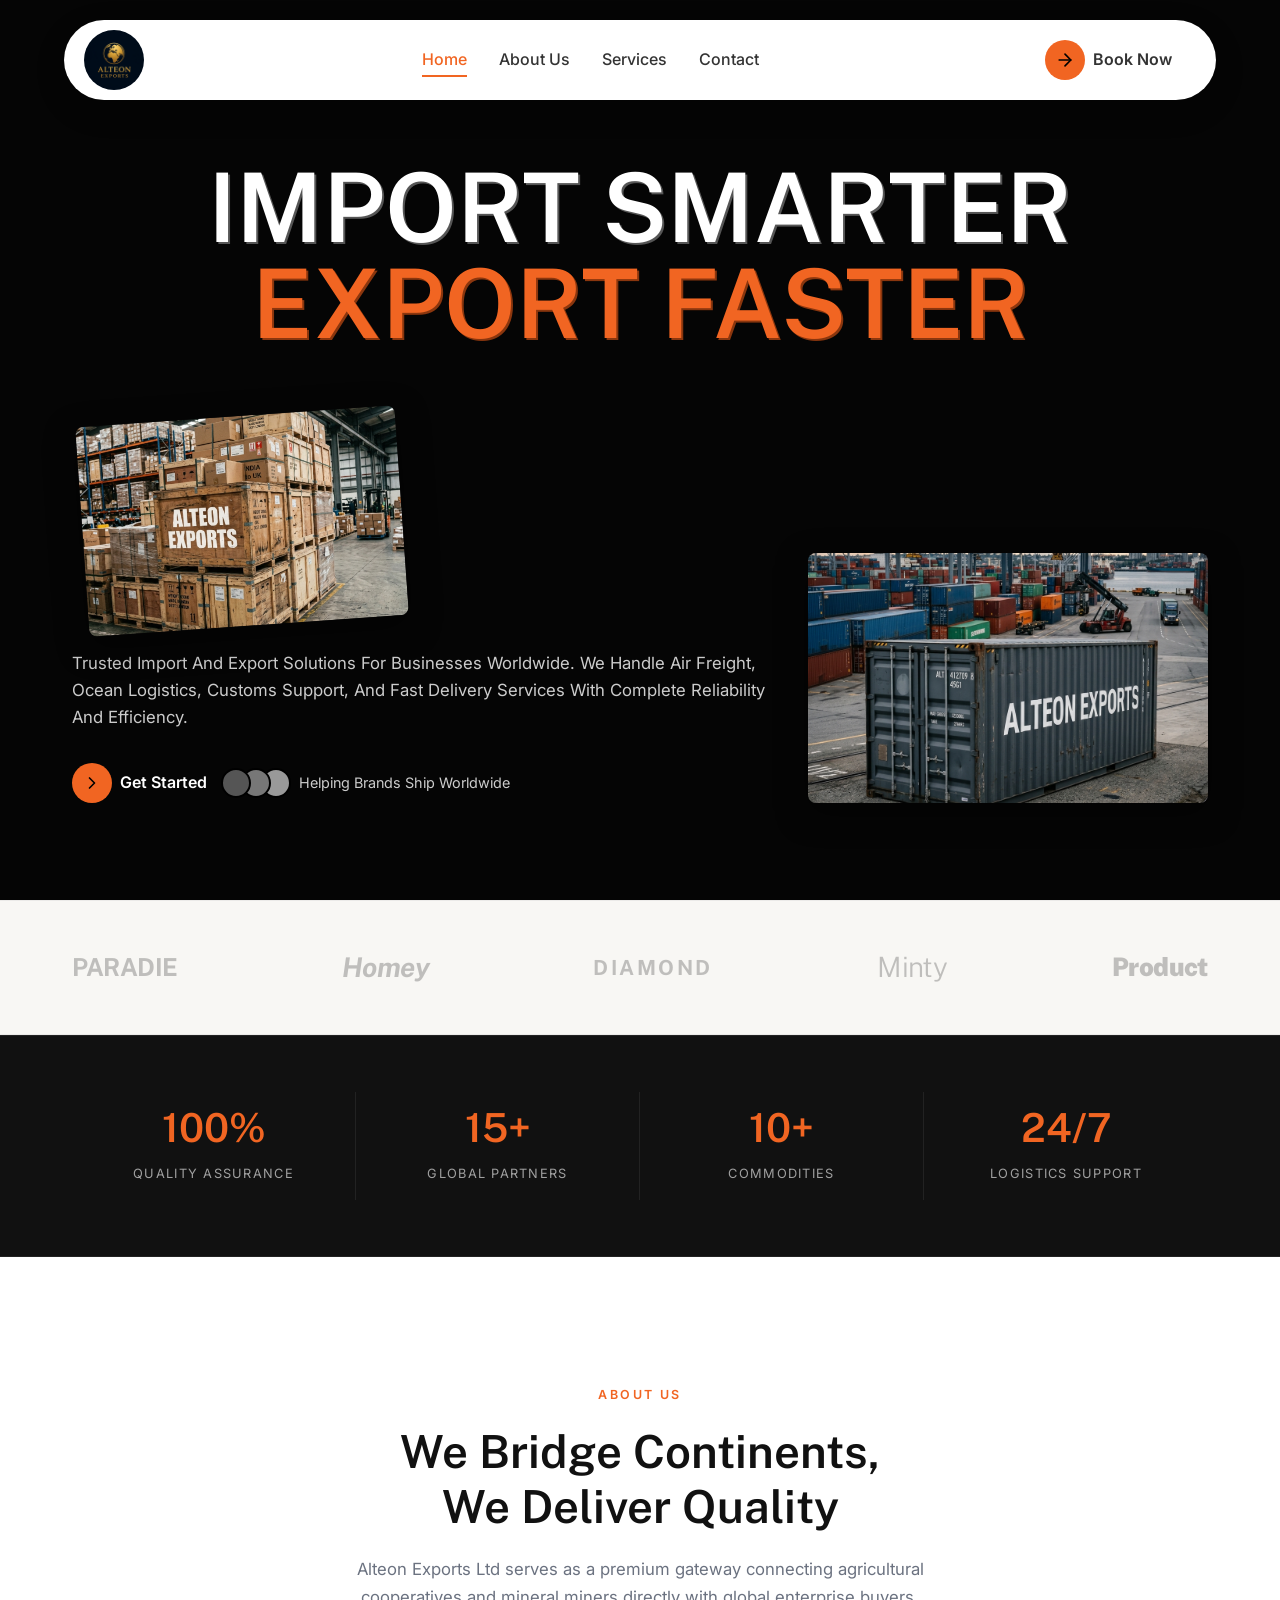
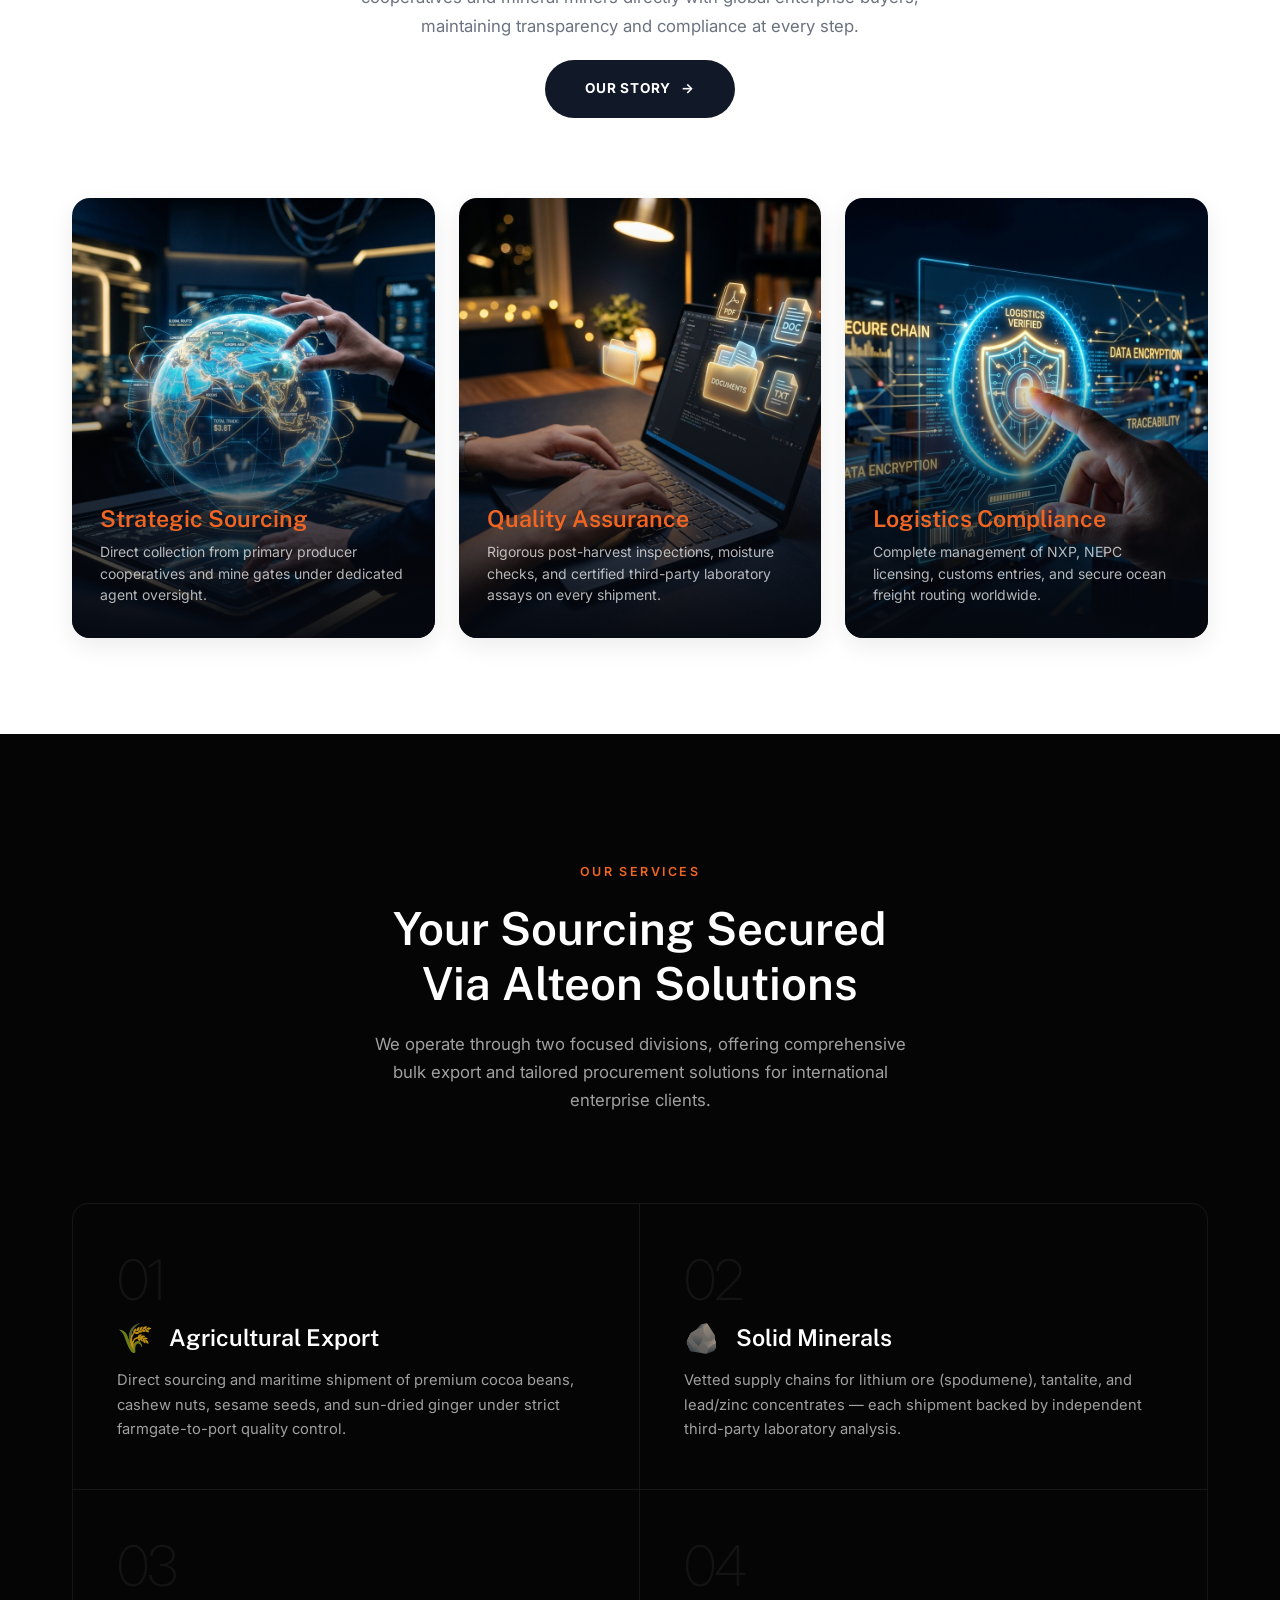
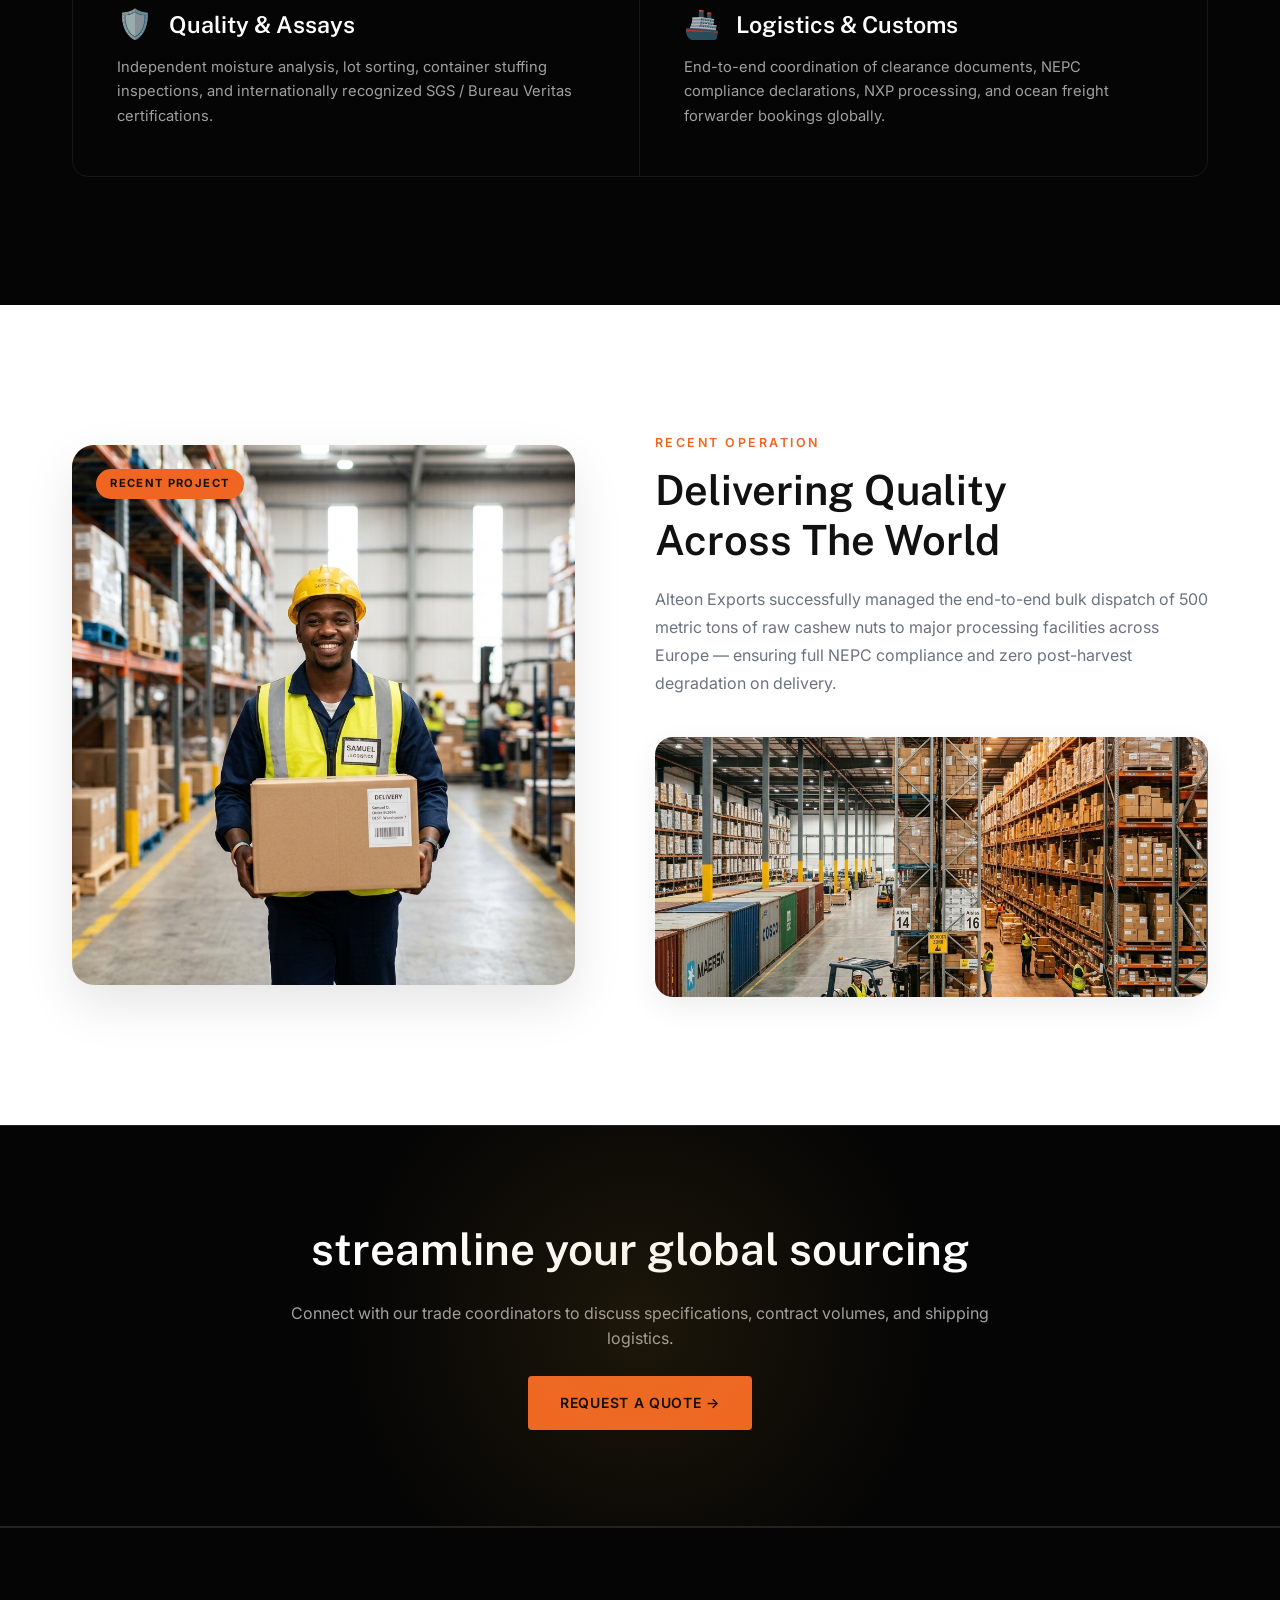
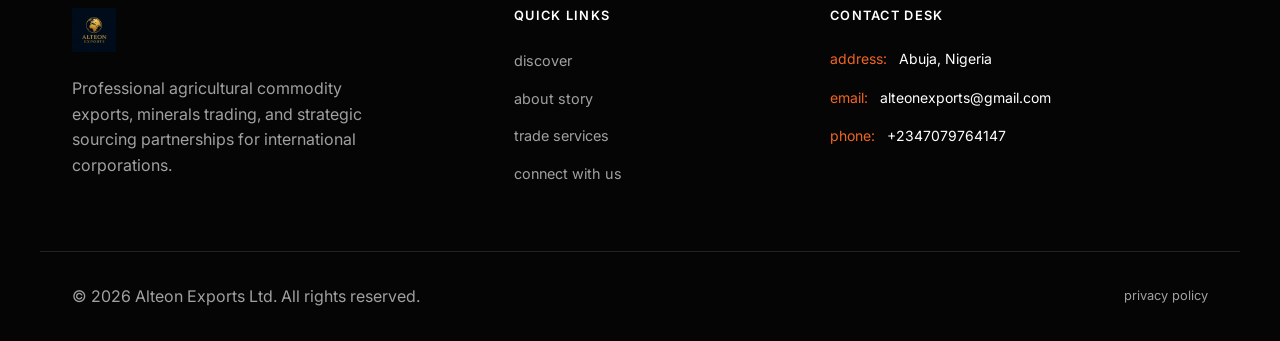
==== commit 2bb93a90: "Enhance mobile responsiveness, add privacy policy page, and remove terms of trade links" ====
--- a/index.html
+++ b/index.html
@@ -94,39 +94,29 @@
 
     <!-- Hero Section -->
     <section class="hero-new" aria-labelledby="hero-title">
-      <div class="hero-container"
-        style="display: flex; flex-direction: column; align-items: center; text-align: center; max-width: 1200px; margin: 0 auto; padding-top: 150px; position: relative; z-index: 2;">
-
-        <h1 id="hero-title" class="hero-title"
-          style="font-family: var(--font-heading); font-size: 6rem; line-height: 1; margin-bottom: 2rem; text-transform: uppercase;">
-          <span style="color: #FFFFFF; text-shadow: 2px 2px 0 #555;">IMPORT SMARTER</span><br>
-          <span style="color: var(--orange-primary); text-shadow: 2px 2px 0 #8a360e;">EXPORT FASTER</span>
+      <div class="hero-main-container">
+
+        <h1 id="hero-title" class="hero-main-title">
+          <span class="hero-word-white">IMPORT SMARTER</span><br>
+          <span class="hero-word-orange">EXPORT FASTER</span>
         </h1>
 
-        <div
-          style="display: flex; justify-content: space-between; align-items: flex-end; width: 100%; text-align: left; margin-top: 2rem;">
-          <div style="max-width: 500px; display: flex; flex-direction: column; gap: 1.5rem; align-items: flex-start;">
-            <!-- Left floating container graphic (moved in-flow, above the text) -->
-            <div class="import-image-wrapper"
-              style="position: relative; width: 320px; height: 210px; border-radius: 8px; overflow: hidden; box-shadow: 0 10px 30px rgba(0,0,0,0.5); transform: rotate(-4deg); margin-left: 10px; margin-bottom: 0.5rem; z-index: 2;">
-              <img src="assets/import_goods.png" alt="Import goods with Alteon Exports branding"
-                style="width: 100%; height: 100%; object-fit: cover; transition: transform 0.3s ease;">
-              <div class="import-overlay"
-                style="position: absolute; top: 0; left: 0; width: 100%; height: 100%; background: rgba(0, 0, 0, 0.7); display: flex; align-items: center; justify-content: center; opacity: 0; transition: opacity 0.3s ease; font-family: var(--font-heading); font-size: 3rem; color: #fff;">
-                IMPORT
-              </div>
-            </div>
-
-            <div>
-              <p style="font-size: 1.1rem; line-height: 1.6; color: #ccc; margin-bottom: 2rem;">
+        <div class="hero-bottom-row">
+          <!-- Left column: image + text -->
+          <div class="hero-left-col">
+            <div class="import-image-wrapper hero-img-import">
+              <img src="assets/import_goods.png" alt="Import goods with Alteon Exports branding">
+              <div class="import-overlay">IMPORT</div>
+            </div>
+
+            <div class="hero-text-block">
+              <p class="hero-tagline">
                 Trusted Import And Export Solutions For Businesses Worldwide. We Handle Air Freight, Ocean Logistics,
                 Customs Support, And Fast Delivery Services With Complete Reliability And Efficiency.
               </p>
-              <div style="display: flex; align-items: center; gap: 1.5rem;">
-                <a href="services.html"
-                  style="display: flex; align-items: center; gap: 0.5rem; color: #fff; font-weight: 600; text-decoration: none;">
-                  <div
-                    style="width: 40px; height: 40px; border-radius: 50%; background-color: var(--orange-primary); display: flex; align-items: center; justify-content: center; color: #000;">
+              <div class="hero-cta-row">
+                <a href="services.html" class="hero-get-started">
+                  <div class="hero-arrow-circle">
                     <svg width="20" height="20" viewBox="0 0 24 24" fill="none" stroke="currentColor" stroke-width="2"
                       stroke-linecap="round" stroke-linejoin="round">
                       <polyline points="9 18 15 12 9 6"></polyline>
@@ -134,33 +124,22 @@
                   </div>
                   Get Started
                 </a>
-                <div style="display: flex; align-items: center; gap: 0.5rem; color: #ccc; font-size: 0.9rem;">
-                  <!-- Placeholder for avatars -->
-                  <div style="display: flex;">
-                    <div
-                      style="width: 30px; height: 30px; border-radius: 50%; background-color: #555; border: 2px solid #000; margin-left: -10px; z-index: 3;">
-                    </div>
-                    <div
-                      style="width: 30px; height: 30px; border-radius: 50%; background-color: #777; border: 2px solid #000; margin-left: -10px; z-index: 2;">
-                    </div>
-                    <div
-                      style="width: 30px; height: 30px; border-radius: 50%; background-color: #999; border: 2px solid #000; margin-left: -10px; z-index: 1;">
-                    </div>
+                <div class="hero-avatars">
+                  <div class="hero-avatar-stack">
+                    <div class="avatar av1"></div>
+                    <div class="avatar av2"></div>
+                    <div class="avatar av3"></div>
                   </div>
-                  Helping Brands Ship Worldwide
+                  <span>Helping Brands Ship Worldwide</span>
                 </div>
               </div>
             </div>
           </div>
 
-          <div class="export-image-wrapper"
-            style="position: relative; width: 400px; height: 250px; border-radius: 8px; overflow: hidden; box-shadow: 0 10px 30px rgba(0,0,0,0.5);">
-            <img src="assets/export_container.png" alt="Export container with Alteon Exports branding"
-              style="width: 100%; height: 100%; object-fit: cover; transition: transform 0.3s ease;">
-            <div class="export-overlay"
-              style="position: absolute; top: 0; left: 0; width: 100%; height: 100%; background: rgba(0, 0, 0, 0.7); display: flex; align-items: center; justify-content: center; opacity: 0; transition: opacity 0.3s ease; font-family: var(--font-heading); font-size: 4rem; color: #fff;">
-              EXPORT
-            </div>
+          <!-- Right column: export image -->
+          <div class="export-image-wrapper hero-img-export">
+            <img src="assets/export_container.png" alt="Export container with Alteon Exports branding">
+            <div class="export-overlay">EXPORT</div>
           </div>
         </div>
 
@@ -388,8 +367,7 @@
     <div class="container footer-bottom">
       <p>&copy; 2026 Alteon Exports Ltd. All rights reserved.</p>
       <div class="footer-legal-links">
-        <a href="#">privacy policy</a>
-        <a href="#">terms of trade</a>
+        <a href="privacy-policy.html">privacy policy</a>
       </div>
     </div>
   </footer>
--- a/css/style.css
+++ b/css/style.css
@@ -2227,3 +2227,550 @@
 /* Import Image Hover */
 .import-image-wrapper:hover .import-overlay { opacity: 1 !important; }
 .import-image-wrapper:hover img { transform: scale(1.05); }
+
+
+/* ==========================================================================
+   NEW HERO – CSS CLASSES (replacing inline styles for responsiveness)
+   ========================================================================== */
+
+.hero-main-container {
+  max-width: 1200px;
+  margin: 0 auto;
+  padding: 160px 2rem 5rem;
+  display: flex;
+  flex-direction: column;
+  align-items: center;
+  text-align: center;
+  position: relative;
+  z-index: 2;
+}
+
+.hero-main-title {
+  font-family: var(--font-heading);
+  font-size: clamp(2.8rem, 8vw, 6rem);
+  line-height: 1;
+  margin-bottom: 2rem;
+  text-transform: uppercase;
+}
+
+.hero-word-white {
+  color: #ffffff;
+  text-shadow: 2px 2px 0 #555;
+}
+
+.hero-word-orange {
+  color: var(--orange-primary);
+  text-shadow: 2px 2px 0 #8a360e;
+}
+
+/* Bottom two-column layout */
+.hero-bottom-row {
+  display: flex;
+  justify-content: space-between;
+  align-items: flex-end;
+  width: 100%;
+  text-align: left;
+  margin-top: 2rem;
+  gap: 2rem;
+}
+
+/* Left column */
+.hero-left-col {
+  display: flex;
+  flex-direction: column;
+  gap: 1.5rem;
+  align-items: flex-start;
+  flex: 1 1 0;
+  min-width: 0;
+}
+
+/* Import image */
+.hero-img-import {
+  position: relative;
+  width: 100%;
+  max-width: 320px;
+  height: 210px;
+  border-radius: 8px;
+  overflow: hidden;
+  box-shadow: 0 10px 30px rgba(0,0,0,0.5);
+  transform: rotate(-4deg);
+  margin-left: 10px;
+}
+
+.hero-img-import img {
+  width: 100%;
+  height: 100%;
+  object-fit: cover;
+  transition: transform 0.3s ease;
+}
+
+.import-overlay {
+  position: absolute;
+  top: 0; left: 0;
+  width: 100%; height: 100%;
+  background: rgba(0,0,0,0.7);
+  display: flex;
+  align-items: center;
+  justify-content: center;
+  opacity: 0;
+  transition: opacity 0.3s ease;
+  font-family: var(--font-heading);
+  font-size: 3rem;
+  color: #fff;
+}
+
+/* Hero text */
+.hero-text-block {
+  width: 100%;
+}
+
+.hero-tagline {
+  font-size: 1.05rem;
+  line-height: 1.6;
+  color: #ccc;
+  margin-bottom: 2rem;
+}
+
+.hero-cta-row {
+  display: flex;
+  align-items: center;
+  gap: 1.5rem;
+  flex-wrap: wrap;
+}
+
+.hero-get-started {
+  display: flex;
+  align-items: center;
+  gap: 0.5rem;
+  color: #fff;
+  font-weight: 600;
+  text-decoration: none;
+  white-space: nowrap;
+}
+
+.hero-arrow-circle {
+  width: 40px;
+  height: 40px;
+  border-radius: 50%;
+  background-color: var(--orange-primary);
+  display: flex;
+  align-items: center;
+  justify-content: center;
+  color: #000;
+  flex-shrink: 0;
+}
+
+.hero-avatars {
+  display: flex;
+  align-items: center;
+  gap: 0.5rem;
+  color: #ccc;
+  font-size: 0.9rem;
+}
+
+.hero-avatar-stack {
+  display: flex;
+}
+
+.avatar {
+  width: 30px;
+  height: 30px;
+  border-radius: 50%;
+  border: 2px solid #000;
+  margin-left: -10px;
+}
+.av1 { background-color: #555; z-index: 3; }
+.av2 { background-color: #777; z-index: 2; }
+.av3 { background-color: #999; z-index: 1; }
+
+/* Export image */
+.hero-img-export {
+  position: relative;
+  flex: 0 0 auto;
+  width: 400px;
+  height: 250px;
+  border-radius: 8px;
+  overflow: hidden;
+  box-shadow: 0 10px 30px rgba(0,0,0,0.5);
+}
+
+.hero-img-export img {
+  width: 100%;
+  height: 100%;
+  object-fit: cover;
+  transition: transform 0.3s ease;
+}
+
+.export-overlay {
+  position: absolute;
+  top: 0; left: 0;
+  width: 100%; height: 100%;
+  background: rgba(0,0,0,0.7);
+  display: flex;
+  align-items: center;
+  justify-content: center;
+  opacity: 0;
+  transition: opacity 0.3s ease;
+  font-family: var(--font-heading);
+  font-size: 4rem;
+  color: #fff;
+}
+
+/* ==========================================================================
+   MOBILE OVERHAUL – Comprehensive Responsive Styles
+   ========================================================================== */
+
+/* ── Tablet: 900px ── */
+@media (max-width: 900px) {
+  .hero-main-container {
+    padding: 130px 1.5rem 4rem;
+  }
+
+  .hero-bottom-row {
+    flex-direction: column;
+    align-items: stretch;
+    gap: 2rem;
+  }
+
+  .hero-left-col {
+    align-items: center;
+    text-align: center;
+  }
+
+  .hero-img-import {
+    max-width: 100%;
+    height: 200px;
+    transform: none;
+    margin-left: 0;
+  }
+
+  .hero-text-block {
+    text-align: center;
+  }
+
+  .hero-cta-row {
+    justify-content: center;
+  }
+
+  .hero-img-export {
+    width: 100%;
+    height: 220px;
+  }
+
+  /* Footer grid collapses */
+  .footer-grid {
+    grid-template-columns: 1fr 1fr;
+    gap: 2.5rem;
+  }
+
+  .footer-brand {
+    grid-column: 1 / -1;
+  }
+}
+
+/* ── Mobile: 760px ── */
+@media (max-width: 760px) {
+  /* Header adjustments */
+  .nav-list, .nav-cta {
+    display: none;
+  }
+
+  .hamburger {
+    display: flex;
+    flex-direction: column;
+    gap: 5px;
+    cursor: pointer;
+    padding: 4px;
+  }
+
+  .hamburger span {
+    display: block;
+    width: 24px;
+    height: 2px;
+    background: #333;
+    border-radius: 2px;
+    transition: var(--transition-smooth);
+  }
+
+  /* Hero title scales down */
+  .hero-main-title {
+    font-size: clamp(2.2rem, 10vw, 3.5rem);
+  }
+
+  /* Stats */
+  .stat-grid {
+    grid-template-columns: repeat(2, 1fr);
+    gap: 2rem;
+  }
+
+  .stats-strip-new .stat-grid {
+    grid-template-columns: repeat(2, 1fr);
+  }
+
+  .stats-strip-new .stat-item {
+    border-right: none;
+    border-bottom: 1px solid var(--border-divider);
+    padding-bottom: 1.5rem;
+  }
+
+  .stats-strip-new .stat-item:nth-child(even) {
+    border-left: 1px solid var(--border-divider);
+  }
+
+  .stats-strip-new .stat-item:last-child,
+  .stats-strip-new .stat-item:nth-last-child(2) {
+    border-bottom: none;
+  }
+
+  /* About cards */
+  .about-cards-grid {
+    grid-template-columns: 1fr;
+  }
+
+  .about-card,
+  .about-card:last-child {
+    grid-column: auto;
+    height: 320px;
+  }
+
+  /* Services */
+  .services-grid-new {
+    grid-template-columns: 1fr;
+  }
+
+  .service-card-new {
+    border-right: none;
+    border-bottom: 1px solid rgba(255,255,255,0.07);
+  }
+
+  .service-card-new:last-child {
+    border-bottom: none;
+  }
+
+  /* Recent project */
+  .recent-project-grid {
+    grid-template-columns: 1fr;
+    gap: 2rem;
+  }
+
+  .recent-project-img-left {
+    height: 300px;
+  }
+
+  /* CTA banner */
+  .cta-banner-title {
+    font-size: clamp(1.5rem, 6vw, 2.25rem);
+  }
+
+  /* Footer */
+  .footer-grid {
+    grid-template-columns: 1fr;
+    gap: 2rem;
+  }
+
+  .footer-brand {
+    grid-column: auto;
+  }
+
+  .footer-bottom {
+    flex-direction: column;
+    gap: 1rem;
+    text-align: center;
+  }
+
+  /* Partner logos */
+  .logos-container {
+    justify-content: center;
+    gap: 1rem 2rem;
+  }
+}
+
+/* ── Small Mobile: 480px ── */
+@media (max-width: 480px) {
+  .container {
+    padding: 0 1.25rem;
+  }
+
+  /* Header pill shrinks */
+  header {
+    width: 95%;
+    top: 12px;
+  }
+
+  .nav-wrapper {
+    height: 68px;
+    padding: 0 16px;
+  }
+
+  .logo-container img {
+    height: 48px;
+  }
+
+  /* Hero */
+  .hero-main-container {
+    padding: 110px 1.25rem 3rem;
+  }
+
+  .hero-main-title {
+    font-size: clamp(2rem, 11vw, 3rem);
+    margin-bottom: 1.5rem;
+  }
+
+  .hero-img-import {
+    height: 170px;
+  }
+
+  .hero-img-export {
+    height: 180px;
+  }
+
+  .hero-tagline {
+    font-size: 0.95rem;
+  }
+
+  .hero-cta-row {
+    flex-direction: column;
+    align-items: center;
+    gap: 1rem;
+  }
+
+  .hero-get-started {
+    font-size: 0.95rem;
+  }
+
+  .hero-avatars {
+    font-size: 0.8rem;
+  }
+
+  /* Stats */
+  .stats-strip-new {
+    padding: 2rem 0;
+  }
+
+  .stats-strip-new .stat-number {
+    font-size: 2rem;
+  }
+
+  /* About section */
+  .about-section-new {
+    padding: 5rem 0 4rem;
+  }
+
+  .about-header-new {
+    margin-bottom: 3rem;
+  }
+
+  .about-card,
+  .about-card:last-child {
+    height: 280px;
+  }
+
+  /* Services section */
+  .services-section-new {
+    padding: 5rem 0;
+  }
+
+  .services-header-new {
+    margin-bottom: 3rem;
+  }
+
+  .service-card-new {
+    padding: 2rem 1.5rem;
+  }
+
+  /* Recent project */
+  .recent-project-section {
+    padding: 5rem 0;
+  }
+
+  .recent-project-img-left {
+    height: 240px;
+  }
+
+  .recent-project-img-sub {
+    height: 180px;
+  }
+
+  /* CTA */
+  .cta-banner-section {
+    padding: 4rem 0;
+  }
+
+  .btn {
+    padding: 0.85rem 1.5rem;
+    font-size: 0.8rem;
+  }
+
+  /* Footer */
+  footer {
+    padding: 3.5rem 0 2rem;
+  }
+
+  .footer-grid {
+    gap: 1.75rem;
+    margin-bottom: 2.5rem;
+  }
+
+  .footer-brand img {
+    height: 38px;
+  }
+
+  /* Mobile nav panel full-width on tiny screens */
+  .mobile-nav-panel {
+    width: 100%;
+  }
+
+  /* Partner logos tighter */
+  .partner-logo {
+    font-size: 1.2rem;
+  }
+
+  /* About / Services / Contact inner pages */
+  .about-section-new .about-header-new h2,
+  .services-title-new,
+  .project-title-new {
+    font-size: clamp(1.6rem, 7vw, 2.2rem);
+  }
+
+  /* Privacy policy page */
+  .privacy-toc {
+    display: none;
+  }
+
+  .privacy-layout {
+    grid-template-columns: 1fr;
+  }
+
+  .policy-block-title {
+    font-size: 1.35rem;
+  }
+
+  .privacy-hero-title {
+    font-size: clamp(2rem, 8vw, 3rem);
+  }
+}
+
+/* ── Very Small: 360px ── */
+@media (max-width: 360px) {
+  .hero-main-title {
+    font-size: 1.9rem;
+  }
+
+  .hero-img-import,
+  .hero-img-export {
+    height: 150px;
+  }
+
+  .stat-grid {
+    grid-template-columns: 1fr;
+  }
+
+  .stats-strip-new .stat-grid {
+    grid-template-columns: 1fr;
+  }
+
+  .stats-strip-new .stat-item {
+    border-left: none !important;
+    border-right: none !important;
+  }
+}
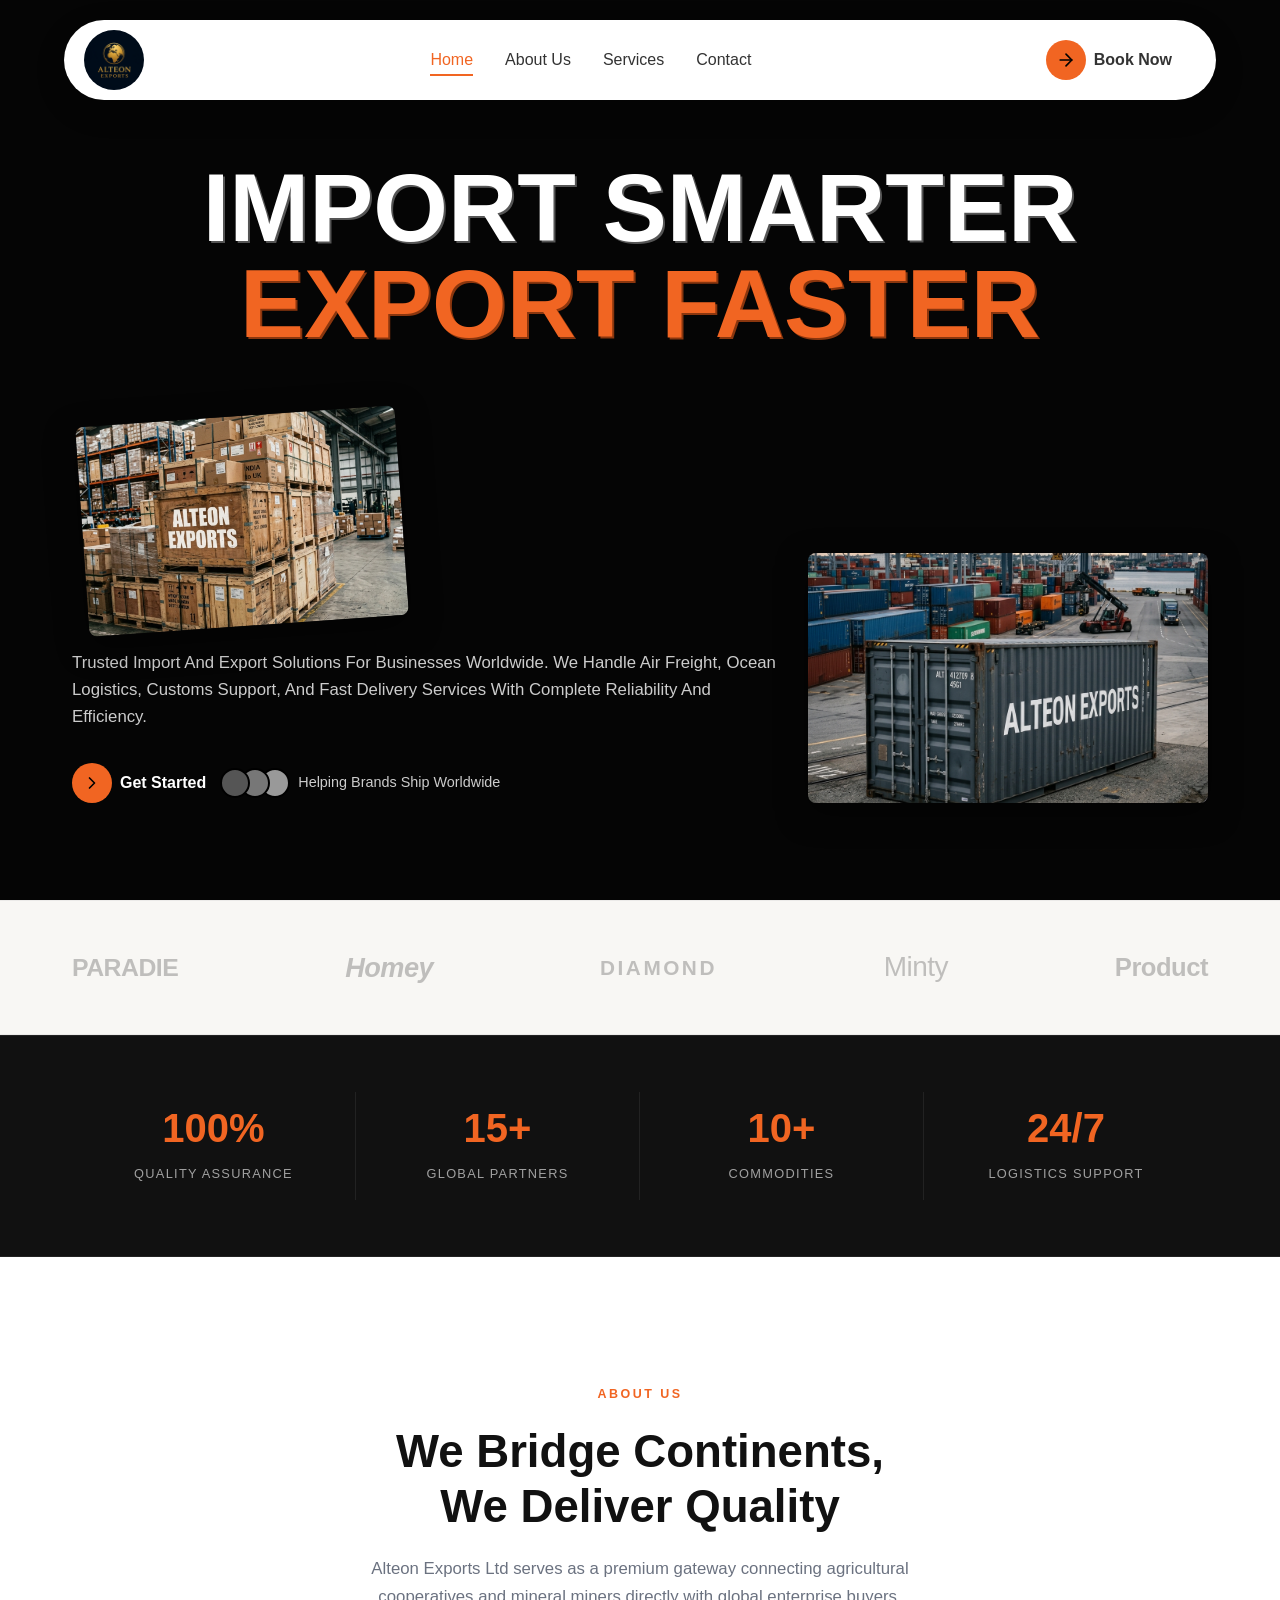
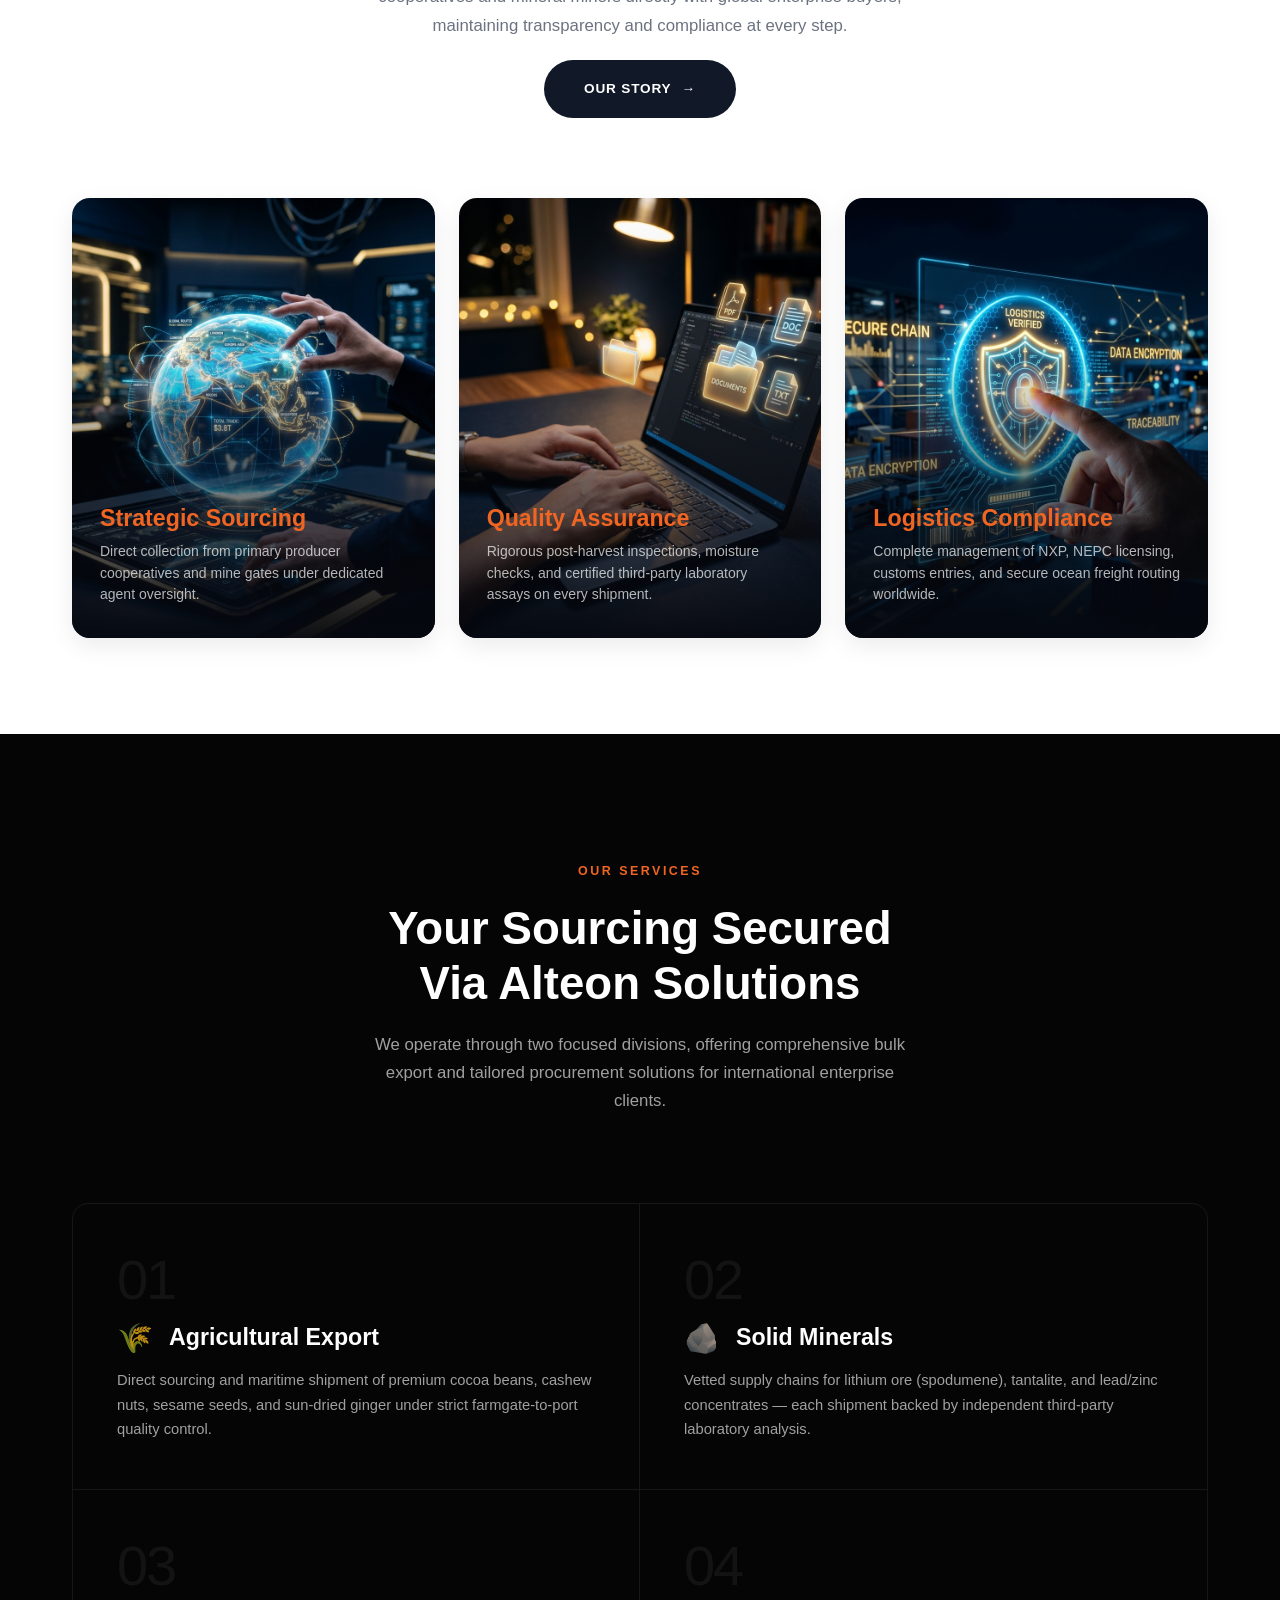
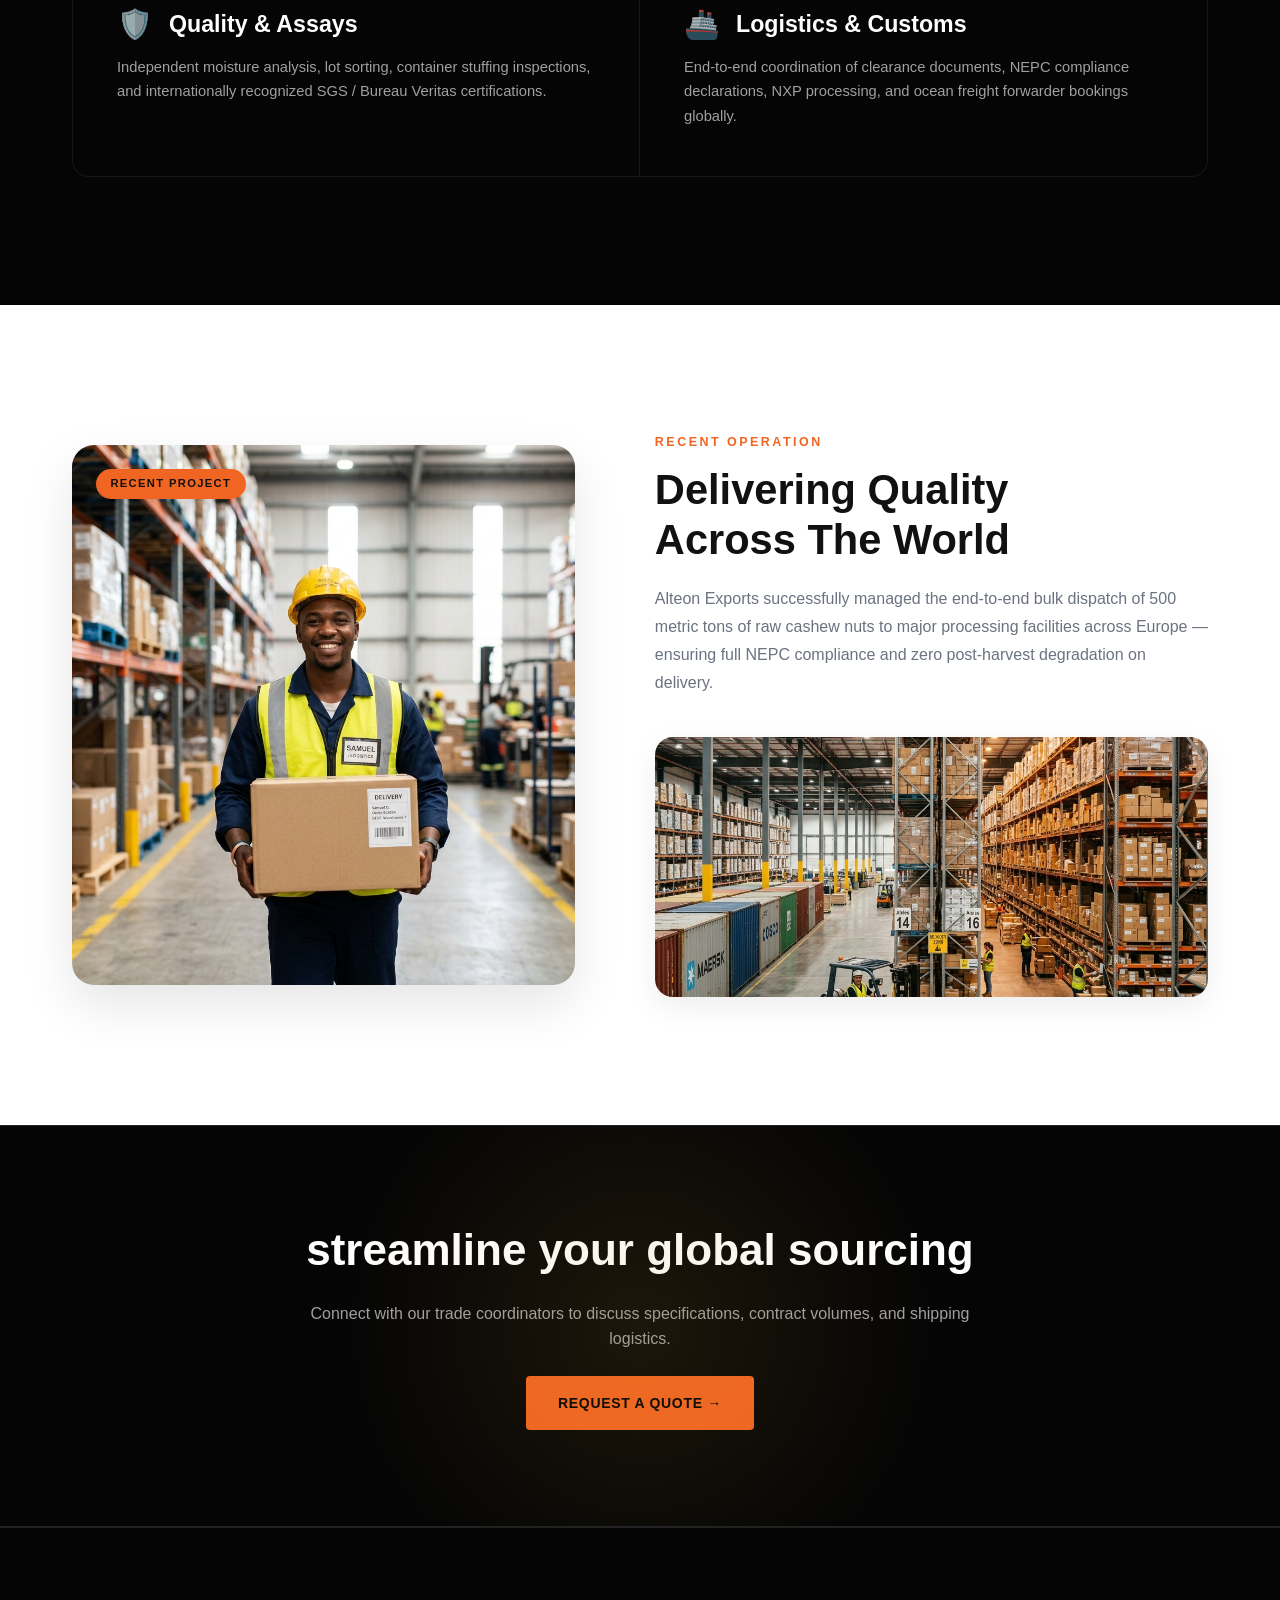
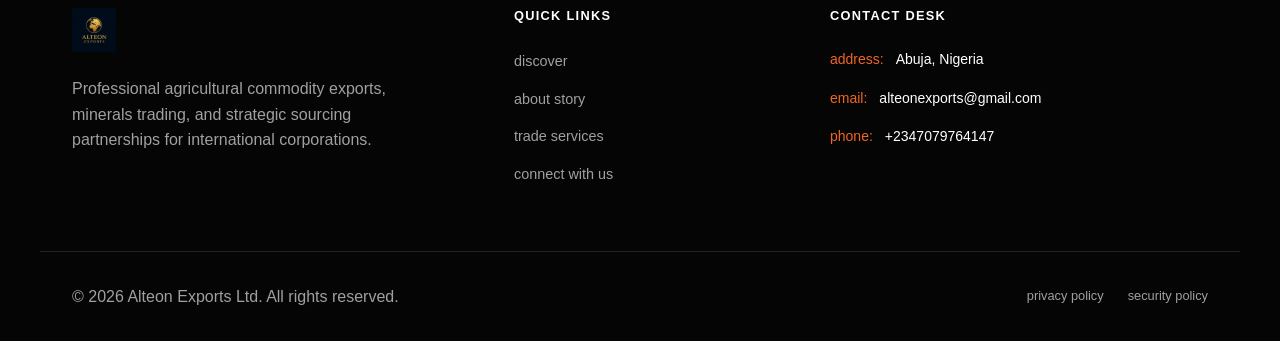
==== commit 4b32310d: "Implement military-grade security hardening and defense-in-depth architecture - Eliminate inline sty" ====
--- a/index.html
+++ b/index.html
@@ -15,6 +15,15 @@
   <meta property="og:type" content="website">
   <meta property="og:url" content="https://www.alteonexports.com/">
   <meta property="og:image" content="assets/logo.png">
+
+  <!-- Canonical & Security Baseline -->
+  <link rel="canonical" href="https://www.alteonexports.com/">
+  <meta http-equiv="Content-Security-Policy"
+    content="default-src 'self'; script-src 'self' 'sha256-5x9NrHytWgZO8uLjVEl2vetLKTkoj9x/YQ1RehA9EgM='; style-src 'self' 'unsafe-inline' https://fonts.googleapis.com; font-src 'self' https://fonts.gstatic.com data:; img-src 'self' data: https:; connect-src 'self' https:; frame-ancestors 'none'; form-action 'self' https:; base-uri 'self'; object-src 'none'; upgrade-insecure-requests;">
+  <meta http-equiv="X-Content-Type-Options" content="nosniff">
+  <meta http-equiv="Referrer-Policy" content="strict-origin-when-cross-origin">
+  <meta http-equiv="Permissions-Policy"
+    content="accelerometer=(), autoplay=(), camera=(), display-capture=(), encrypted-media=(), fullscreen=(self), geolocation=(), gyroscope=(), magnetometer=(), microphone=(), midi=(), payment=(), picture-in-picture=(), publickey-credentials-get=(), screen-wake-lock=(), sync-xhr=(self), usb=(), xr-spatial-tracking=(), browsing-topics=()">
 
   <!-- Style Sheets & Fonts -->
   <link rel="stylesheet" href="css/style.css">
@@ -368,6 +377,7 @@
       <p>&copy; 2026 Alteon Exports Ltd. All rights reserved.</p>
       <div class="footer-legal-links">
         <a href="privacy-policy.html">privacy policy</a>
+        <a href="SECURITY.md">security policy</a>
       </div>
     </div>
   </footer>
--- a/css/style.css
+++ b/css/style.css
@@ -1115,14 +1115,15 @@
   position: fixed;
   top: 0;
   right: -100%;
-  width: 300px;
+  width: 50%;
+  min-width: 240px;
   height: 100vh;
   background-color: var(--bg-overlay);
   backdrop-filter: blur(15px);
   z-index: 1000;
   display: flex;
   flex-direction: column;
-  padding: 7rem 2.5rem 3rem 2.5rem;
+  padding: 6rem 1.5rem 2.5rem 1.5rem;
   border-left: 1px solid var(--border-divider);
   transition: right 0.4s cubic-bezier(0.4, 0, 0.2, 1);
 }
@@ -2715,9 +2716,10 @@
     height: 38px;
   }
 
-  /* Mobile nav panel full-width on tiny screens */
+  /* Mobile nav panel half-width on mobile screens */
   .mobile-nav-panel {
-    width: 100%;
+    width: 50%;
+    min-width: 220px;
   }
 
   /* Partner logos tighter */
@@ -2774,3 +2776,174 @@
     border-right: none !important;
   }
 }
+
+/* ==========================================================================
+   PRIVACY POLICY PAGE STYLES (Modularized for CSP Hardening)
+   ========================================================================== */
+.privacy-hero {
+  padding-top: 160px;
+  padding-bottom: 4rem;
+  background: radial-gradient(circle at 70% 10%, #1a0d05 0%, var(--bg-primary) 65%);
+  border-bottom: 1px solid var(--border-divider);
+}
+
+.privacy-hero .section-label-new {
+  display: block;
+  margin-bottom: 1rem;
+}
+
+.privacy-hero-title {
+  font-family: var(--font-heading);
+  font-size: clamp(2.5rem, 5vw, 4rem);
+  color: var(--text-primary);
+  line-height: 1.1;
+  margin-bottom: 1rem;
+}
+
+.privacy-hero-subtitle {
+  font-family: var(--font-sans);
+  font-size: 1rem;
+  color: var(--text-muted);
+  max-width: 540px;
+}
+
+.privacy-content {
+  padding: 5rem 0 6rem;
+}
+
+.privacy-layout {
+  display: grid;
+  grid-template-columns: 220px 1fr;
+  gap: 4rem;
+  align-items: start;
+}
+
+/* Sticky table of contents sidebar */
+.privacy-toc {
+  position: sticky;
+  top: 110px;
+}
+
+.privacy-toc h3 {
+  font-family: var(--font-sans);
+  font-size: 0.7rem;
+  text-transform: uppercase;
+  letter-spacing: 0.12em;
+  color: var(--text-muted);
+  margin-bottom: 1.25rem;
+}
+
+.privacy-toc-list {
+  list-style: none;
+  display: flex;
+  flex-direction: column;
+  gap: 0.5rem;
+}
+
+.privacy-toc-list a {
+  font-family: var(--font-sans);
+  font-size: 0.85rem;
+  color: var(--text-muted);
+  padding: 0.35rem 0.75rem;
+  border-left: 2px solid var(--border-divider);
+  display: block;
+  transition: var(--transition-fast);
+}
+
+.privacy-toc-list a:hover {
+  color: var(--orange-primary);
+  border-left-color: var(--orange-primary);
+}
+
+/* Policy body */
+.privacy-body {
+  display: flex;
+  flex-direction: column;
+  gap: 3.5rem;
+}
+
+.policy-block {
+  border-bottom: 1px solid var(--border-divider);
+  padding-bottom: 3rem;
+}
+
+.policy-block:last-child {
+  border-bottom: none;
+  padding-bottom: 0;
+}
+
+.policy-block-num {
+  font-family: var(--font-sans);
+  font-size: 0.75rem;
+  color: var(--orange-primary);
+  text-transform: uppercase;
+  letter-spacing: 0.12em;
+  display: block;
+  margin-bottom: 0.6rem;
+}
+
+.policy-block-title {
+  font-family: var(--font-heading);
+  font-size: 1.6rem;
+  color: var(--text-primary);
+  margin-bottom: 1.25rem;
+}
+
+.policy-block p {
+  font-family: var(--font-sans);
+  font-size: 0.95rem;
+  color: var(--text-muted);
+  line-height: 1.8;
+  margin-bottom: 1rem;
+}
+
+.policy-block p:last-child {
+  margin-bottom: 0;
+}
+
+.policy-block ul {
+  list-style: none;
+  display: flex;
+  flex-direction: column;
+  gap: 0.6rem;
+  margin: 1rem 0;
+  padding-left: 0.5rem;
+}
+
+.policy-block ul li {
+  font-family: var(--font-sans);
+  font-size: 0.95rem;
+  color: var(--text-muted);
+  line-height: 1.7;
+  display: flex;
+  align-items: flex-start;
+  gap: 0.75rem;
+}
+
+.policy-block ul li::before {
+  content: '→';
+  color: var(--orange-primary);
+  flex-shrink: 0;
+  margin-top: 0.05rem;
+}
+
+.policy-contact-card {
+  background-color: var(--bg-raised);
+  border: 1px solid var(--border-divider);
+  border-radius: 8px;
+  padding: 2rem 2.5rem;
+  margin-top: 1.5rem;
+}
+
+.policy-contact-card p {
+  margin-bottom: 0.5rem !important;
+}
+
+.policy-contact-card a {
+  color: var(--orange-primary);
+}
+
+.policy-contact-card a:hover {
+  text-decoration: underline;
+}
+
